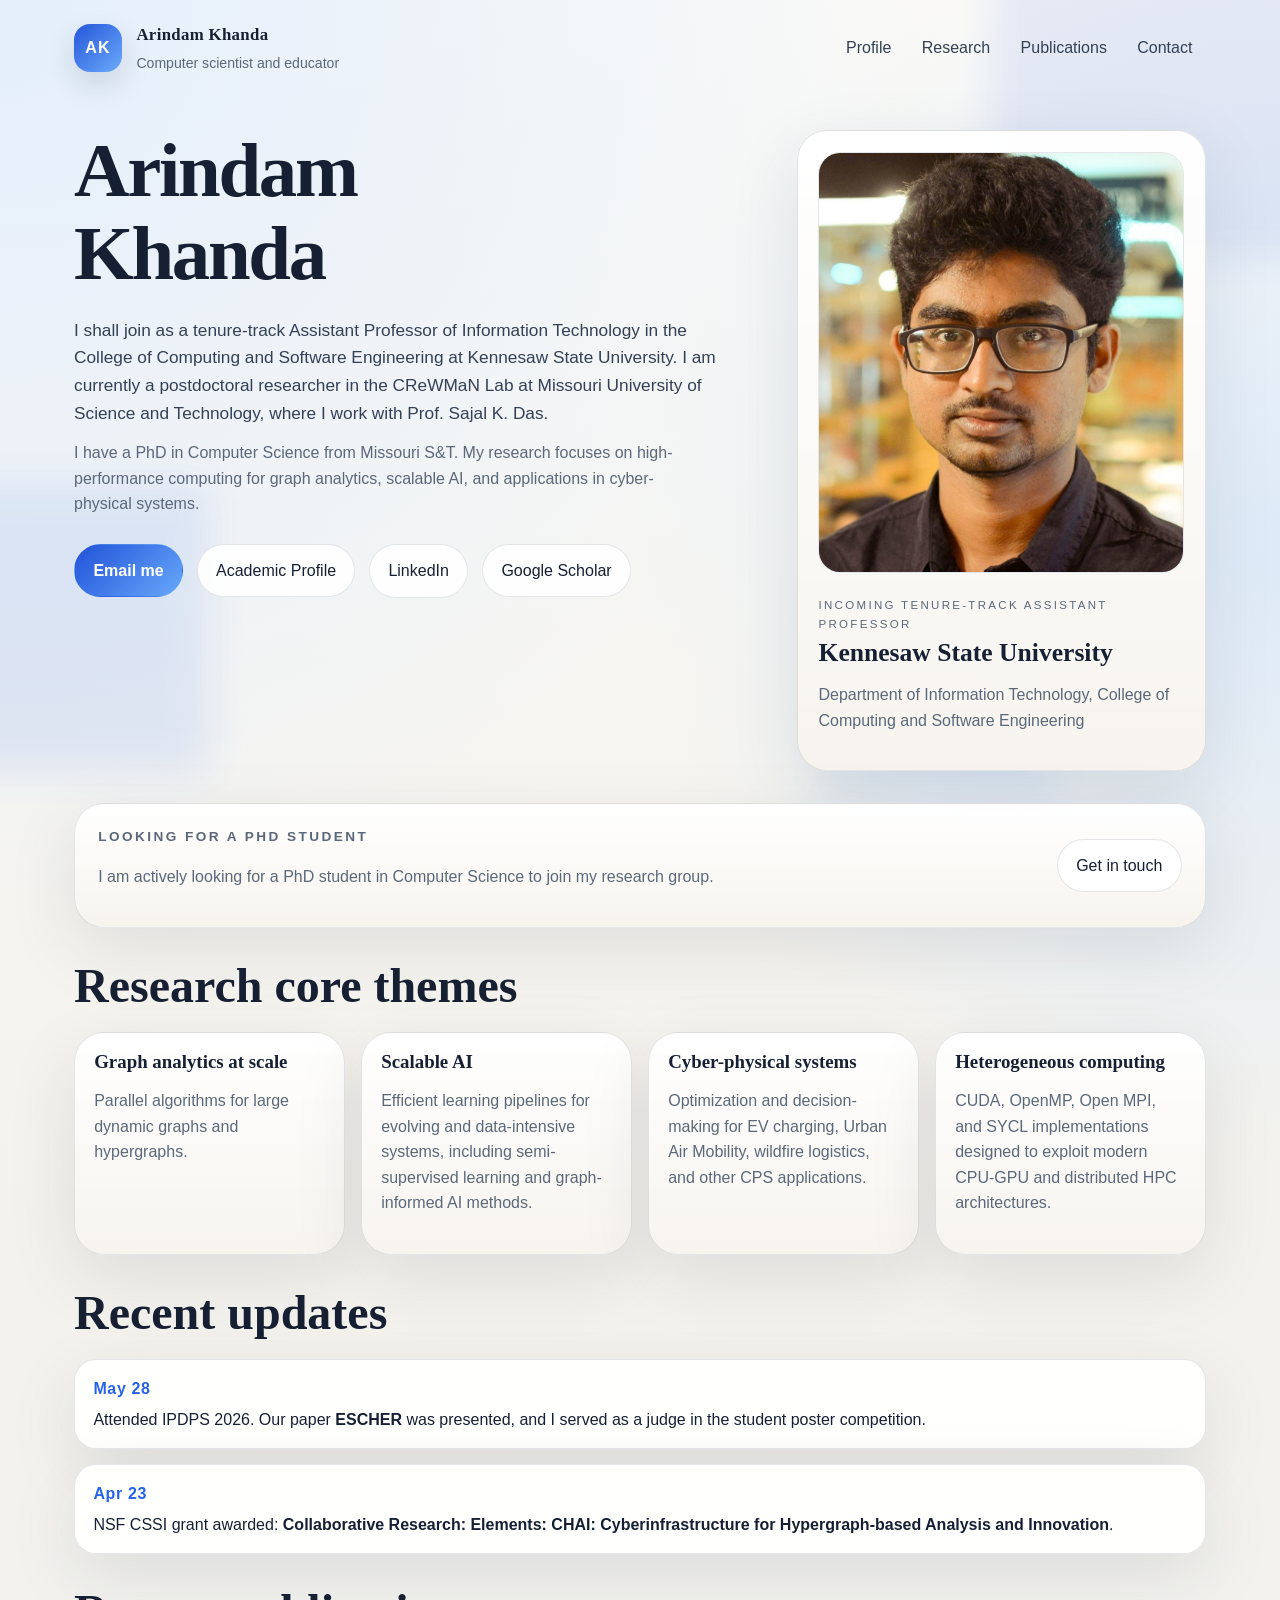
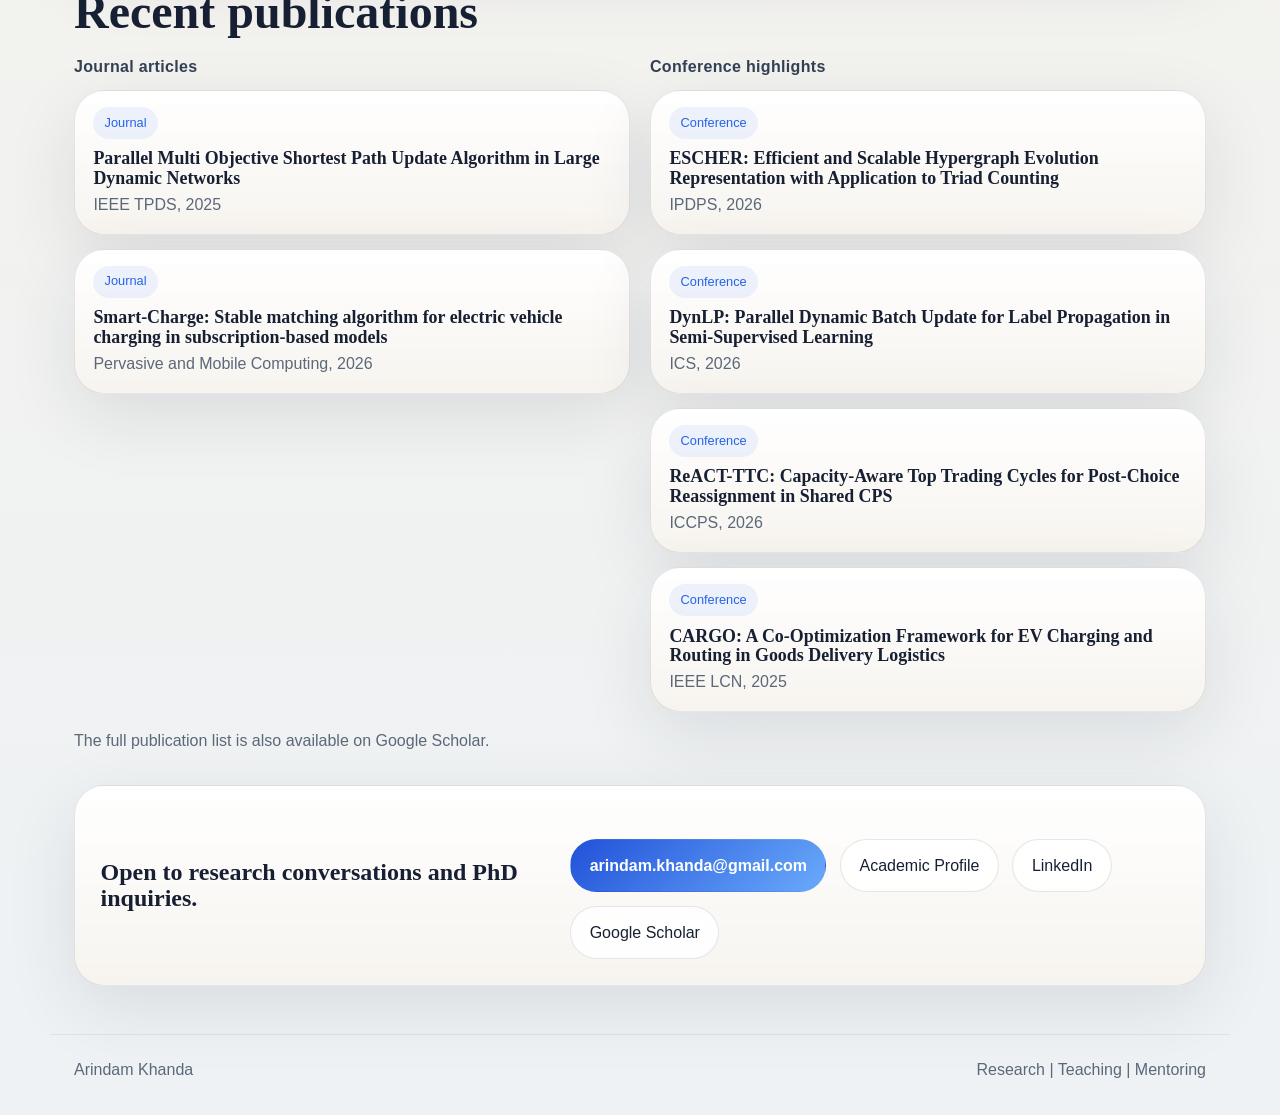
==== index.html @ 8324d85e "Add academic profile page" ====
<!doctype html>
<html lang="en">
  <head>
    <meta charset="utf-8" />
    <meta name="viewport" content="width=device-width, initial-scale=1" />
    <meta
      name="description"
      content="Arindam Khanda - HPC for graph analytics, scalable AI, and cyber-physical systems."
    />
    <meta name="theme-color" content="#f7f5ef" />
    <title>Arindam Khanda | Research, Teaching, and Mentoring</title>
    <link rel="stylesheet" href="styles.css" />
  </head>
  <body>
    <div class="ambient ambient-1"></div>
    <div class="ambient ambient-2"></div>
    <div class="ambient ambient-3"></div>

    <header class="site-header">
      <a class="brand" href="#top">
        <span class="brand-mark">AK</span>
        <span class="brand-text">
          <strong>Arindam Khanda</strong>
          <span>Computer scientist and educator</span>
        </span>
      </a>

      <nav class="nav">
        <a href="./profile.html">Profile</a>
        <a href="#research">Research</a>
        <a href="#publications">Publications</a>
        <a href="#contact">Contact</a>
      </nav>
    </header>

    <main id="top">
      <section class="hero reveal">
        <div class="hero-copy">
          <h1>Arindam Khanda</h1>
          <p class="lede">
            I shall join as a tenure-track Assistant Professor of Information Technology in the College of Computing and
            Software Engineering at Kennesaw State University. I am currently a postdoctoral researcher in the CReWMaN Lab
            at Missouri University of Science and Technology, where I work with Prof. Sajal K. Das.
          </p>
          <p class="lede secondary-lede">
            I have a PhD in Computer Science from Missouri S&amp;T. My research focuses on high-performance computing for
            graph analytics, scalable AI, and applications in cyber-physical systems.
          </p>

          <div class="hero-actions">
            <a class="button primary" href="mailto:arindam.khanda@gmail.com">Email me</a>
            <a class="button" href="./profile.html">Academic Profile</a>
            <a class="button" href="https://www.linkedin.com/in/arindam-khanda-b3753164/" target="_blank" rel="noreferrer">LinkedIn</a>
            <a class="button" href="https://scholar.google.com/citations?user=j4kj0_AAAAAJ&hl=en&oi=ao" target="_blank" rel="noreferrer">Google Scholar</a>
          </div>
        </div>

        <aside class="hero-panel">
          <div class="profile-card">
            <img class="profile-photo" src="./arindam.jpg" alt="Arindam Khanda portrait" />
            <p class="profile-role">Incoming Tenure-Track Assistant Professor</p>
            <h2>Kennesaw State University</h2>
            <p class="profile-copy">
              Department of Information Technology, College of Computing and Software Engineering
            </p>
          </div>

        </aside>
      </section>

      <section class="banner reveal">
        <div>
          <p class="banner-title">Looking for a PhD student</p>
          <p>
            I am actively looking for a PhD student in Computer Science to join my research group.
          </p>
        </div>
        <a class="button secondary" href="#contact">Get in touch</a>
      </section>

      <section id="research" class="section-block reveal">
        <div class="section-heading">
          <h2>Research core themes</h2>
        </div>
        <div class="card-grid">
          <article class="info-card">
            <h3>Graph analytics at scale</h3>
            <p>
              Parallel algorithms for large dynamic graphs and hypergraphs.
            </p>
          </article>
          <article class="info-card">
            <h3>Scalable AI</h3>
            <p>
              Efficient learning pipelines for evolving and data-intensive systems, including semi-supervised learning and
              graph-informed AI methods.
            </p>
          </article>
          <article class="info-card">
            <h3>Cyber-physical systems</h3>
            <p>
              Optimization and decision-making for EV charging, Urban Air Mobility, wildfire logistics, and other CPS
              applications.
            </p>
          </article>
          <article class="info-card">
            <h3>Heterogeneous computing</h3>
            <p>
              CUDA, OpenMP, Open MPI, and SYCL implementations designed to exploit modern CPU-GPU and distributed HPC
              architectures.
            </p>
          </article>
        </div>
      </section>

      <section class="section-block reveal">
        <div class="section-heading">
          <h2>Recent updates</h2>
        </div>
        <div class="timeline">
          <article class="timeline-item">
            <p class="timeline-date">May 28</p>
            <p>
              Attended IPDPS 2026. Our paper <strong>ESCHER</strong> was presented, and I served as a judge in the student
              poster competition.
            </p>
          </article>
          <article class="timeline-item">
            <p class="timeline-date">Apr 23</p>
            <p>
              NSF CSSI grant awarded: <strong>Collaborative Research: Elements: CHAI: Cyberinfrastructure for
              Hypergraph-based Analysis and Innovation</strong>.
            </p>
          </article>
        </div>
      </section>

      <section id="publications" class="section-block reveal">
        <div class="section-heading">
          <h2>Recent publications</h2>
        </div>
        <div class="publication-columns">
          <div>
            <h3 class="subsection-title">Journal articles</h3>
            <div class="publication-list">
              <article class="publication">
                <span class="pub-type">Journal</span>
                <h3>Parallel Multi Objective Shortest Path Update Algorithm in Large Dynamic Networks</h3>
                <p>IEEE TPDS, 2025</p>
              </article>
              <article class="publication">
                <span class="pub-type">Journal</span>
                <h3>Smart-Charge: Stable matching algorithm for electric vehicle charging in subscription-based models</h3>
                <p>Pervasive and Mobile Computing, 2026</p>
              </article>
            </div>
          </div>

          <div>
            <h3 class="subsection-title">Conference highlights</h3>
            <div class="publication-list">
              <article class="publication">
                <span class="pub-type">Conference</span>
                <h3>ESCHER: Efficient and Scalable Hypergraph Evolution Representation with Application to Triad Counting</h3>
                <p>IPDPS, 2026</p>
              </article>
              <article class="publication">
                <span class="pub-type">Conference</span>
                <h3>DynLP: Parallel Dynamic Batch Update for Label Propagation in Semi-Supervised Learning</h3>
                <p>ICS, 2026</p>
              </article>
              <article class="publication">
                <span class="pub-type">Conference</span>
                <h3>ReACT-TTC: Capacity-Aware Top Trading Cycles for Post-Choice Reassignment in Shared CPS</h3>
                <p>ICCPS, 2026</p>
              </article>
              <article class="publication">
                <span class="pub-type">Conference</span>
                <h3>CARGO: A Co-Optimization Framework for EV Charging and Routing in Goods Delivery Logistics</h3>
                <p>IEEE LCN, 2025</p>
              </article>
            </div>
          </div>
        </div>
        <p class="publication-footnote">
          The full publication list is also available on Google Scholar.
        </p>
      </section>

      <section id="contact" class="contact reveal">
        <div>
          <h2>Open to research conversations and PhD inquiries.</h2>
        </div>
        <div class="contact-actions">
          <a class="button primary" href="mailto:arindam.khanda@gmail.com">arindam.khanda@gmail.com</a>
          <a class="button" href="./profile.html">Academic Profile</a>
          <a class="button" href="https://www.linkedin.com/in/arindam-khanda-b3753164/" target="_blank" rel="noreferrer">LinkedIn</a>
          <a class="button" href="https://scholar.google.com/citations?user=j4kj0_AAAAAJ&hl=en&oi=ao" target="_blank" rel="noreferrer">Google Scholar</a>
        </div>
      </section>
    </main>

    <footer class="site-footer">
      <p>Arindam Khanda</p>
      <p>Research | Teaching | Mentoring</p>
    </footer>

    <script src="script.js"></script>
  </body>
</html>
---- styles.css ----
:root {
  color-scheme: light;
  --bg: #f7f5ef;
  --text: #172033;
  --muted: #5c6879;
  --muted-strong: #344155;
  --line: rgba(35, 52, 74, 0.12);
  --accent: #1d4ed8;
  --accent-2: #2563eb;
  --accent-soft: rgba(37, 99, 235, 0.12);
  --shadow: 0 22px 70px rgba(30, 41, 59, 0.1);
  --radius-xl: 30px;
  --radius-lg: 22px;
  --radius-md: 16px;
  --max-width: 1180px;
}

* {
  box-sizing: border-box;
}

html {
  scroll-behavior: smooth;
}

body {
  margin: 0;
  min-height: 100vh;
  background:
    radial-gradient(circle at top left, rgba(219, 234, 254, 0.72), transparent 32%),
    radial-gradient(circle at right 20%, rgba(191, 219, 254, 0.46), transparent 26%),
    linear-gradient(180deg, #fbfaf7 0%, #f4f2ed 46%, #eef2f5 100%);
  color: var(--text);
  font-family: "Aptos", "Avenir Next", "Segoe UI", sans-serif;
  line-height: 1.6;
  overflow-x: hidden;
}

a {
  color: inherit;
  text-decoration: none;
}

.ambient {
  position: fixed;
  inset: auto;
  pointer-events: none;
  filter: blur(20px);
  opacity: 0.7;
  z-index: 0;
}

.ambient-1 {
  width: 22rem;
  height: 22rem;
  top: -6rem;
  right: -4rem;
  background: rgba(29, 78, 216, 0.12);
}

.ambient-2 {
  width: 18rem;
  height: 18rem;
  bottom: 8rem;
  left: -5rem;
  background: rgba(37, 99, 235, 0.14);
}

.ambient-3 {
  width: 14rem;
  height: 14rem;
  top: 36rem;
  right: 18%;
  background: rgba(96, 165, 250, 0.14);
}

.site-header,
main,
.site-footer {
  position: relative;
  z-index: 1;
}

.site-header {
  max-width: var(--max-width);
  margin: 0 auto;
  padding: 1.4rem 1.5rem 0.5rem;
  display: flex;
  align-items: center;
  justify-content: space-between;
  gap: 1rem;
}

.brand {
  display: flex;
  align-items: center;
  gap: 0.9rem;
}

.brand-mark {
  width: 3rem;
  height: 3rem;
  border-radius: 1rem;
  display: grid;
  place-items: center;
  background: linear-gradient(135deg, rgba(29, 78, 216, 0.96), rgba(96, 165, 250, 0.92));
  color: #ffffff;
  font-weight: 800;
  letter-spacing: 0.08em;
  box-shadow: 0 12px 30px rgba(30, 41, 59, 0.14);
}

.brand-text {
  display: flex;
  flex-direction: column;
  gap: 0.15rem;
}

.brand-text strong {
  font-family: "Iowan Old Style", "Palatino Linotype", "Book Antiqua", serif;
  font-size: 1.05rem;
  letter-spacing: 0.02em;
}

.brand-text span {
  color: var(--muted);
  font-size: 0.88rem;
}

.nav {
  display: flex;
  flex-wrap: wrap;
  justify-content: flex-end;
  gap: 0.2rem;
}

.nav a {
  color: var(--muted-strong);
  padding: 0.6rem 0.85rem;
  border-radius: 999px;
  transition: background 180ms ease, color 180ms ease, transform 180ms ease;
}

.nav a:hover {
  color: var(--text);
  background: rgba(37, 99, 235, 0.08);
  transform: translateY(-1px);
}

main {
  max-width: var(--max-width);
  margin: 0 auto;
  padding: 0 1.5rem 3rem;
}

.hero {
  display: grid;
  grid-template-columns: minmax(0, 1.35fr) minmax(320px, 0.8fr);
  gap: 2rem;
  align-items: stretch;
  padding: 3rem 0 1.5rem;
}

.profile-hero {
  padding: 3rem 0 1rem;
}

.profile-hero h1 {
  max-width: none;
}

.hero-copy,
.hero-panel,
.banner,
.content-grid,
.section-block,
.contact {
  animation: fade-up 700ms ease both;
}

h1,
h2,
h3 {
  margin: 0;
  line-height: 1.08;
  font-family: "Iowan Old Style", "Palatino Linotype", "Book Antiqua", serif;
}

h1 {
  font-size: clamp(3rem, 6vw, 5.4rem);
  max-width: 12ch;
  letter-spacing: -0.03em;
}

.lede {
  max-width: 68ch;
  margin: 1.3rem 0 0;
  color: var(--muted-strong);
  font-size: 1.08rem;
}

.secondary-lede {
  margin-top: 0.8rem;
  font-size: 1rem;
  color: var(--muted);
}

.hero-actions,
.contact-actions {
  display: flex;
  flex-wrap: wrap;
  gap: 0.85rem;
  margin-top: 1.7rem;
}

.button {
  display: inline-flex;
  align-items: center;
  justify-content: center;
  min-height: 3rem;
  padding: 0.8rem 1.15rem;
  border: 1px solid var(--line);
  border-radius: 999px;
  background: rgba(255, 255, 255, 0.9);
  color: var(--text);
  transition: transform 180ms ease, border-color 180ms ease, background 180ms ease;
  backdrop-filter: blur(12px);
}

.button:hover {
  transform: translateY(-2px);
  border-color: rgba(37, 99, 235, 0.35);
  background: rgba(255, 255, 255, 1);
}

.button.primary {
  background: linear-gradient(135deg, rgba(29, 78, 216, 0.98), rgba(96, 165, 250, 0.94));
  color: #ffffff;
  border-color: transparent;
  font-weight: 700;
}

.button.secondary {
  background: rgba(255, 255, 255, 0.94);
}

.hero-panel {
  display: grid;
  gap: 1rem;
  align-content: start;
}

.profile-card,
.banner,
.info-card,
.publication,
.contact {
  border: 1px solid var(--line);
  border-radius: var(--radius-xl);
  background: linear-gradient(180deg, rgba(255, 255, 255, 0.96), rgba(247, 244, 239, 0.98));
  box-shadow: var(--shadow);
  backdrop-filter: blur(18px);
}

.profile-card {
  padding: 1.3rem;
}

.profile-photo {
  width: 100%;
  aspect-ratio: 4 / 4.6;
  object-fit: cover;
  object-position: center top;
  border-radius: 22px;
  border: 1px solid rgba(35, 52, 74, 0.12);
  margin-bottom: 1rem;
  background: rgba(255, 255, 255, 0.9);
}

.profile-role,
.profile-copy,
.banner p,
.info-card p,
.publication p,
.contact p {
  color: var(--muted);
}

.profile-role {
  margin: 0 0 0.35rem;
  text-transform: uppercase;
  letter-spacing: 0.2em;
  font-size: 0.72rem;
}

.profile-card h2 {
  font-size: 1.6rem;
  margin-bottom: 0.6rem;
}

.pub-type {
  display: inline-flex;
  align-items: center;
  min-height: 2rem;
  padding: 0.25rem 0.7rem;
  border-radius: 999px;
  background: rgba(37, 99, 235, 0.08);
  color: var(--accent-2);
  font-size: 0.8rem;
}

.banner-title {
  margin: 0 0 0.45rem;
  font-size: 0.85rem;
  text-transform: uppercase;
  letter-spacing: 0.18em;
  color: var(--accent);
  font-weight: 800;
}

.banner {
  margin-top: 0.5rem;
  padding: 1.35rem 1.45rem;
  display: flex;
  align-items: center;
  justify-content: space-between;
  gap: 1rem;
}

.content-grid,
.section-block {
  margin-top: 2rem;
}

.content-grid {
  display: grid;
  grid-template-columns: minmax(250px, 0.85fr) minmax(0, 1.15fr);
  gap: 1.5rem;
  align-items: start;
}

.section-heading {
  margin-bottom: 1.25rem;
}

.section-heading h2 {
  font-size: clamp(2rem, 4vw, 3rem);
  max-width: 24ch;
}

.prose {
  padding: 1.2rem 1.35rem;
  border-radius: var(--radius-xl);
  border: 1px solid var(--line);
  background: rgba(255, 255, 255, 0.94);
}

.prose p:first-child {
  margin-top: 0;
}

.card-grid {
  display: grid;
  grid-template-columns: repeat(4, minmax(0, 1fr));
  gap: 1rem;
}

.info-card {
  padding: 1.2rem 1.2rem 1.35rem;
}

.info-card h3,
.publication h3 {
  font-size: 1.18rem;
  margin-bottom: 0.6rem;
}

.publication-list {
  display: grid;
  gap: 0.9rem;
}

.publication-columns {
  display: grid;
  grid-template-columns: repeat(2, minmax(0, 1fr));
  gap: 1.25rem;
  align-items: start;
}

.subsection-title {
  margin: 0 0 0.9rem;
  font-family: "Aptos", "Avenir Next", "Segoe UI", sans-serif;
  font-size: 1rem;
  font-weight: 700;
  color: var(--muted-strong);
  letter-spacing: 0.02em;
}

.publication {
  padding: 1rem 1.15rem;
}

.publication h3 {
  margin: 0.65rem 0 0.25rem;
  font-size: 1.12rem;
  max-width: 60ch;
}

.publication p {
  margin: 0;
}

.publication-footnote {
  margin-top: 1rem;
  color: var(--muted);
}

.timeline {
  display: grid;
  gap: 0.9rem;
}

.timeline-item {
  padding: 1rem 1.15rem;
  border: 1px solid var(--line);
  border-radius: var(--radius-lg);
  background: rgba(255, 255, 255, 0.94);
  box-shadow: var(--shadow);
}

.timeline-date {
  margin: 0 0 0.35rem;
  color: var(--accent-2);
  font-weight: 800;
  letter-spacing: 0.04em;
}

.timeline-item p:last-child {
  margin: 0;
}

.feature-list {
  display: grid;
  gap: 0.75rem;
  margin: 0;
  padding: 0;
  list-style: none;
}

.feature-list li {
  padding: 0.95rem 1.1rem;
  border: 1px solid var(--line);
  border-radius: var(--radius-md);
  background: rgba(255, 255, 255, 0.94);
  color: var(--muted-strong);
  box-shadow: var(--shadow);
}

.feature-list strong,
.feature-list span {
  display: block;
}

.feature-list span {
  margin-top: 0.2rem;
  color: var(--muted);
}

.contact {
  margin-top: 2rem;
  padding: 1.6rem;
  display: flex;
  align-items: center;
  justify-content: space-between;
  gap: 1.25rem;
}

.site-footer {
  max-width: var(--max-width);
  margin: 0 auto;
  padding: 1.4rem 1.5rem 2rem;
  color: var(--muted);
  display: flex;
  justify-content: space-between;
  gap: 1rem;
  border-top: 1px solid rgba(35, 52, 74, 0.08);
}

.site-footer p {
  margin: 0;
}

.reveal {
  opacity: 0;
  transform: translateY(16px);
}

.reveal.is-visible {
  opacity: 1;
  transform: translateY(0);
  transition: opacity 700ms ease, transform 700ms ease;
}

@keyframes fade-up {
  from {
    opacity: 0;
    transform: translateY(18px);
  }
  to {
    opacity: 1;
    transform: translateY(0);
  }
}

@media (max-width: 1060px) {
  .hero,
  .content-grid,
  .contact,
  .banner {
    grid-template-columns: 1fr;
  }

  .hero {
    grid-template-columns: 1fr;
  }

  .card-grid {
    grid-template-columns: repeat(2, minmax(0, 1fr));
  }

  .publication-columns {
    grid-template-columns: 1fr;
  }

  .contact,
  .banner {
    display: grid;
  }
}

@media (max-width: 700px) {
  .site-header {
    flex-direction: column;
    align-items: flex-start;
  }

  .nav {
    justify-content: flex-start;
  }

  main {
    padding-inline: 1rem;
  }

  .hero {
    padding-top: 2rem;
  }

  h1 {
    font-size: clamp(2.4rem, 12vw, 4rem);
  }

  .card-grid,
  .publication-columns {
    grid-template-columns: 1fr;
  }

  .site-footer {
    flex-direction: column;
  }
}
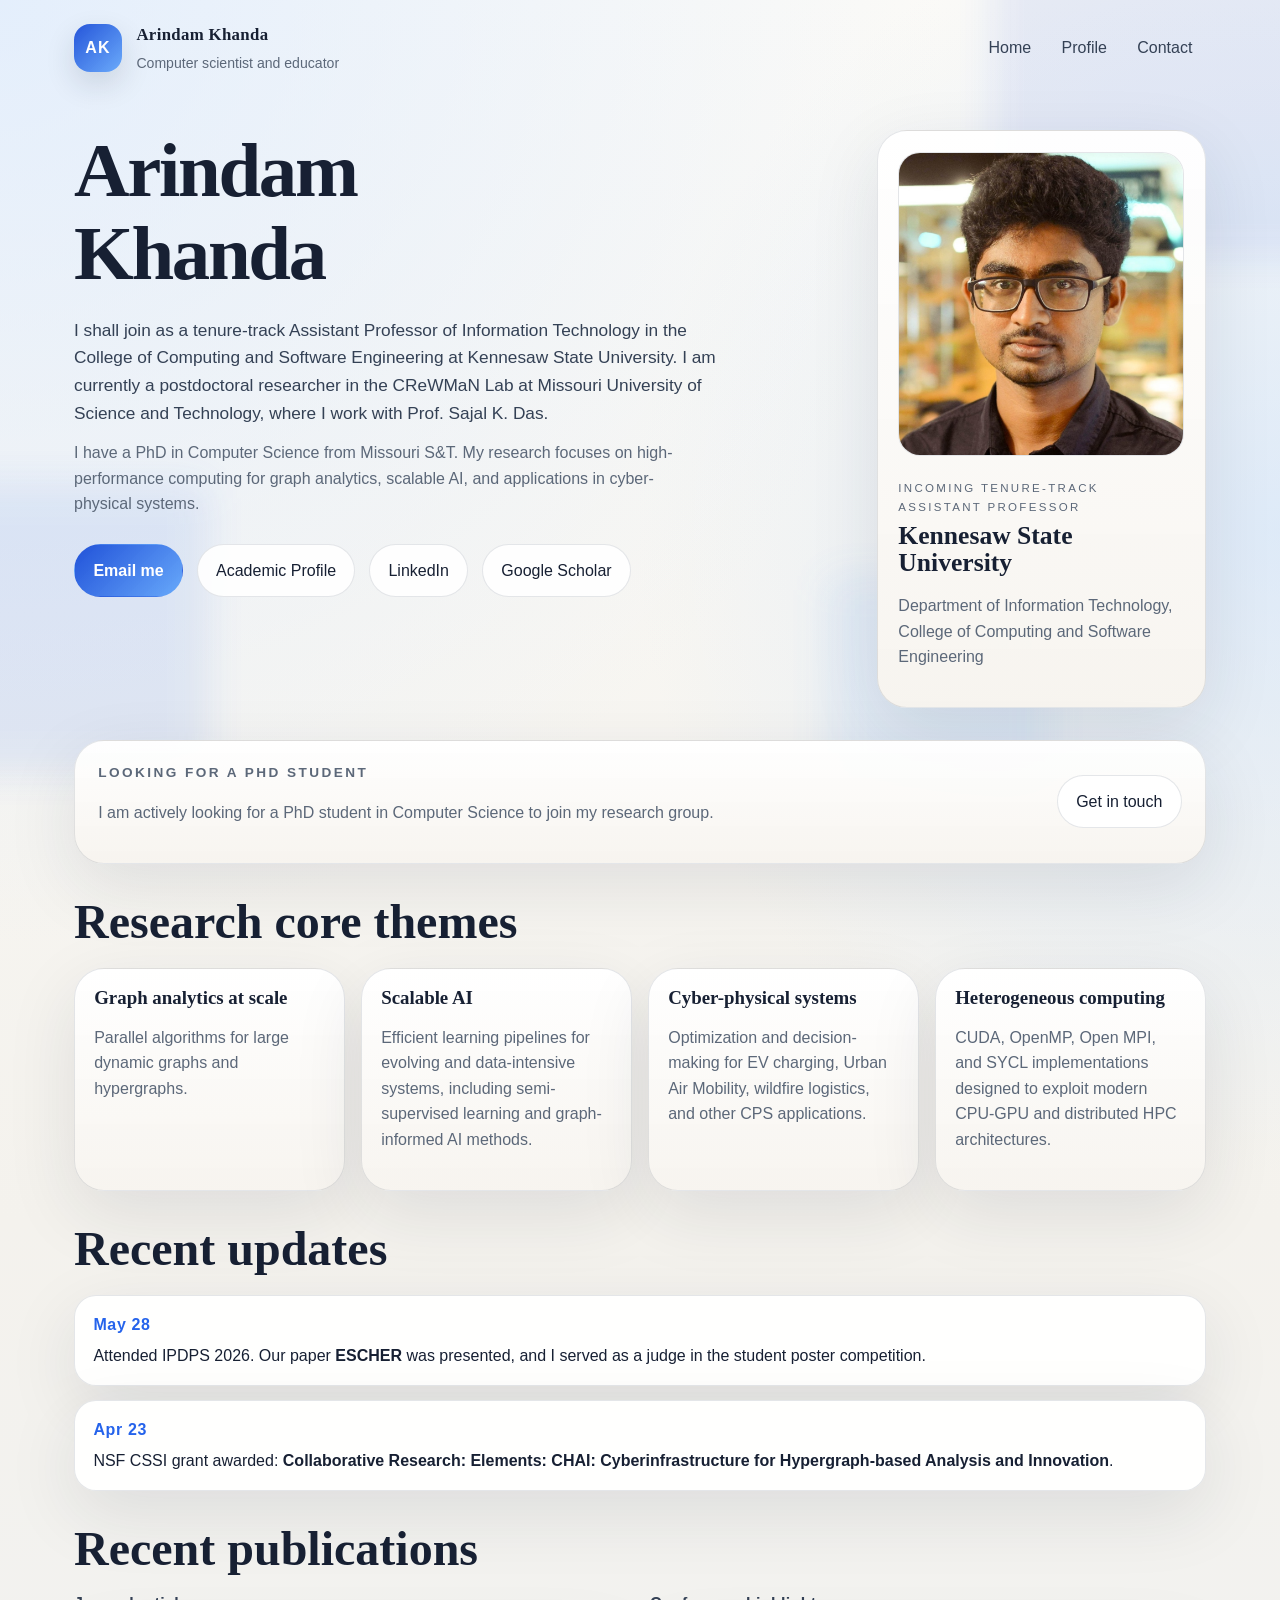
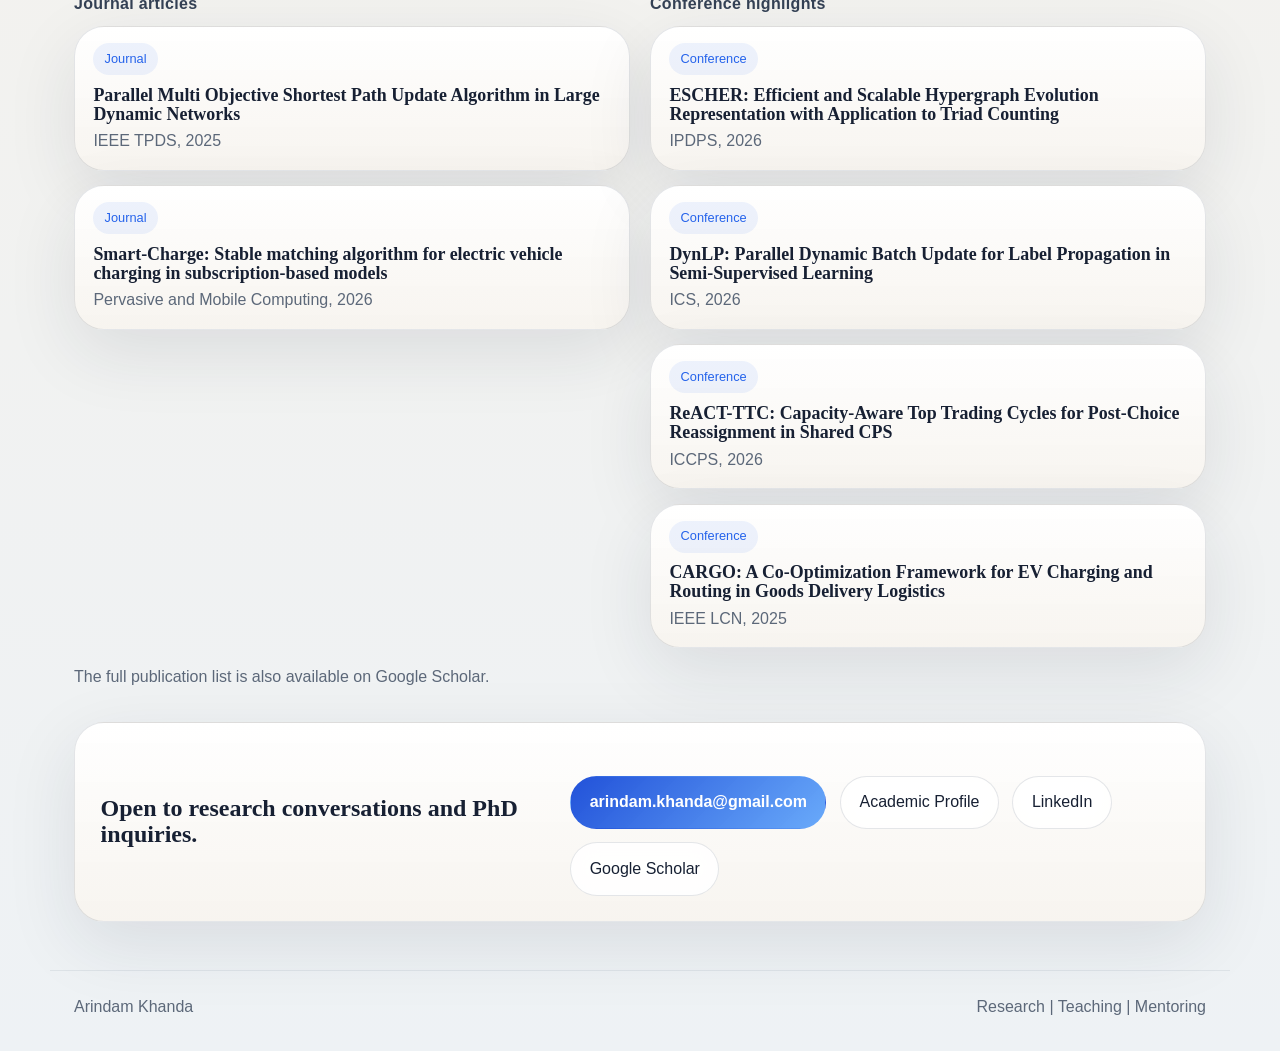
==== commit 8f4b8e9c: "Simplify nav and resize profile photo" ====
--- a/index.html
+++ b/index.html
@@ -26,10 +26,9 @@
       </a>
 
       <nav class="nav">
+        <a href="./index.html">Home</a>
         <a href="./profile.html">Profile</a>
-        <a href="#research">Research</a>
-        <a href="#publications">Publications</a>
-        <a href="#contact">Contact</a>
+        <a href="./index.html#contact">Contact</a>
       </nav>
     </header>
 
--- a/styles.css
+++ b/styles.css
@@ -155,7 +155,7 @@
 
 .hero {
   display: grid;
-  grid-template-columns: minmax(0, 1.35fr) minmax(320px, 0.8fr);
+  grid-template-columns: minmax(0, 1.45fr) minmax(260px, 0.62fr);
   gap: 2rem;
   align-items: stretch;
   padding: 3rem 0 1.5rem;
@@ -268,7 +268,7 @@
 
 .profile-photo {
   width: 100%;
-  aspect-ratio: 4 / 4.6;
+  aspect-ratio: 4 / 4.25;
   object-fit: cover;
   object-position: center top;
   border-radius: 22px;
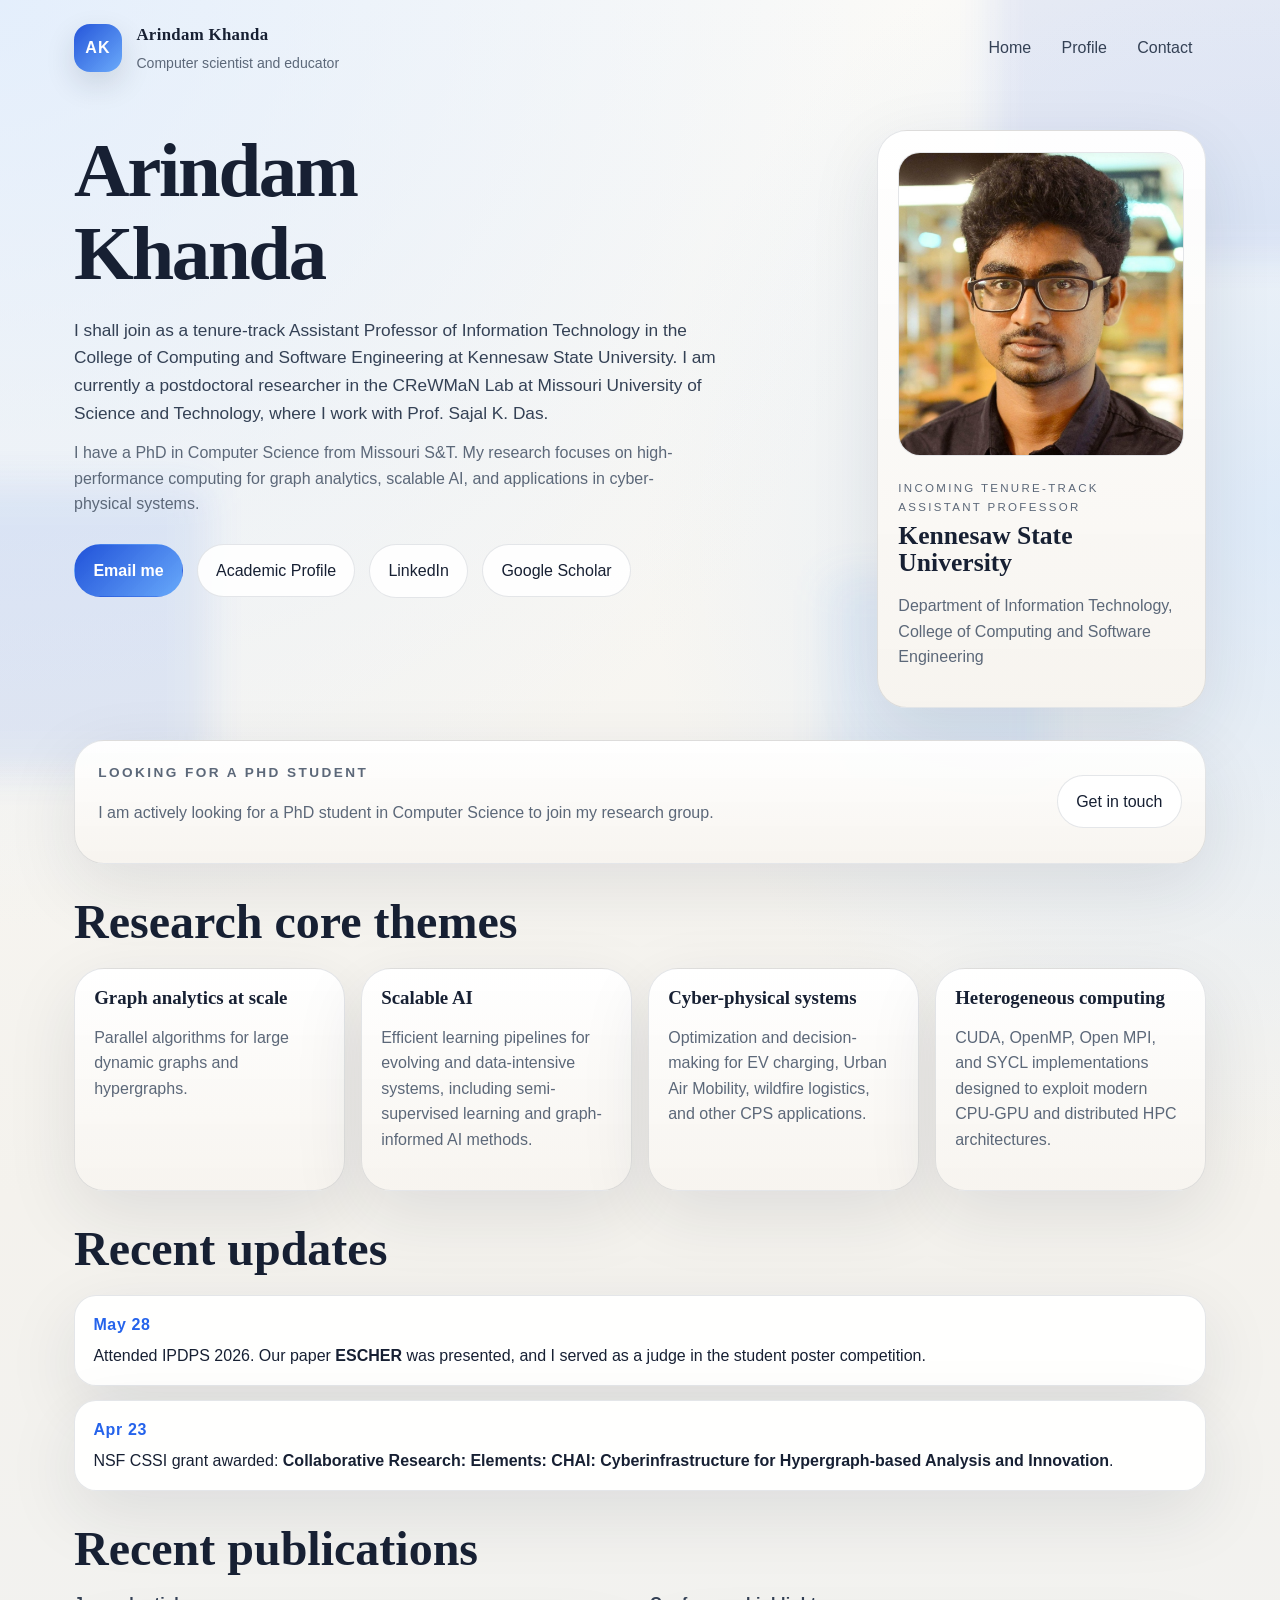
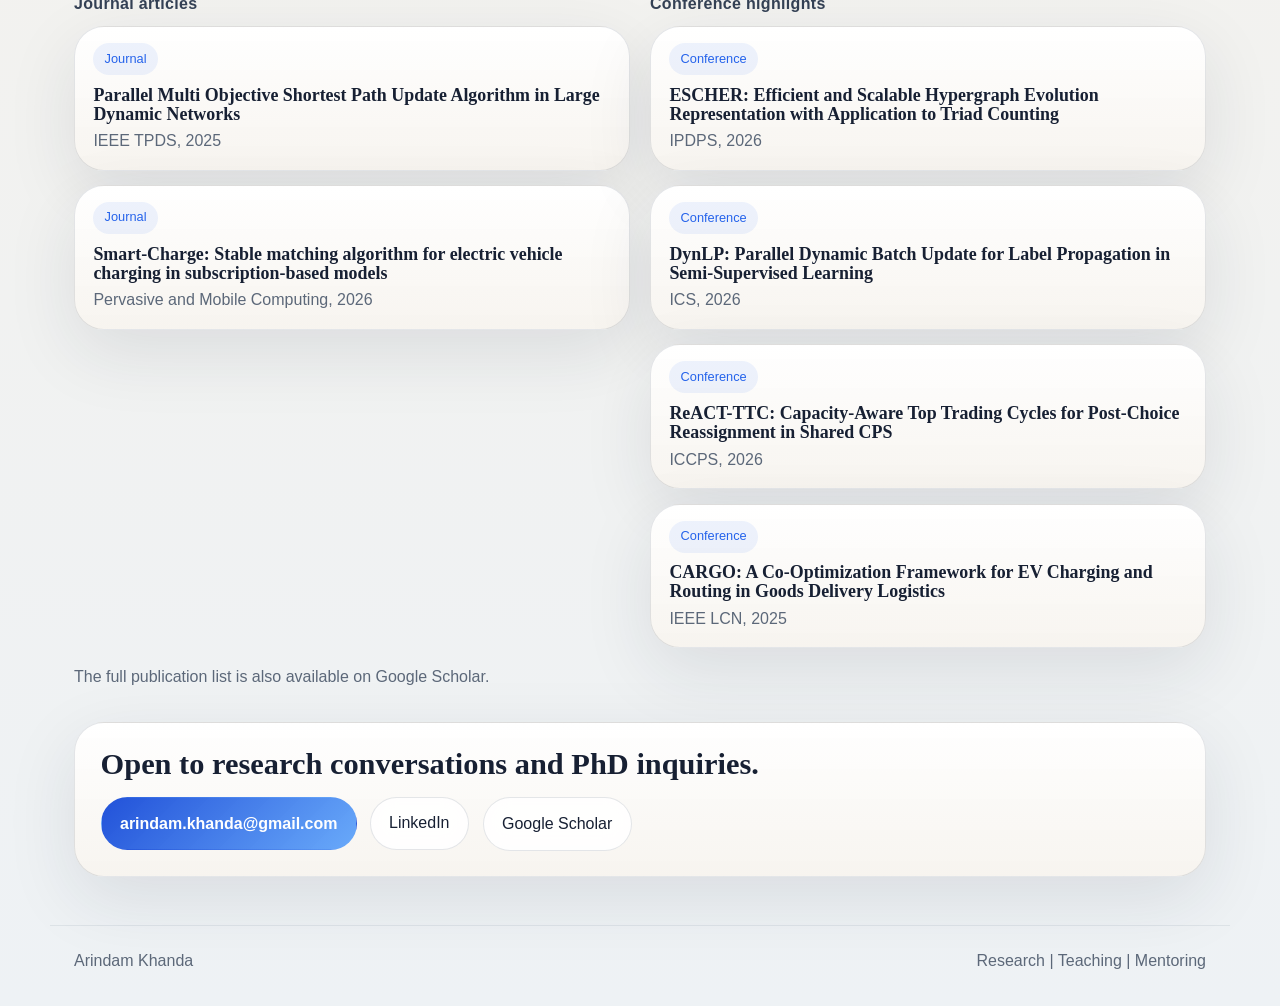
==== commit 80a1435b: "Remove profile link from contact" ====
--- a/index.html
+++ b/index.html
@@ -192,7 +192,6 @@
         </div>
         <div class="contact-actions">
           <a class="button primary" href="mailto:arindam.khanda@gmail.com">arindam.khanda@gmail.com</a>
-          <a class="button" href="./profile.html">Academic Profile</a>
           <a class="button" href="https://www.linkedin.com/in/arindam-khanda-b3753164/" target="_blank" rel="noreferrer">LinkedIn</a>
           <a class="button" href="https://scholar.google.com/citations?user=j4kj0_AAAAAJ&hl=en&oi=ao" target="_blank" rel="noreferrer">Google Scholar</a>
         </div>
--- a/styles.css
+++ b/styles.css
@@ -469,10 +469,22 @@
 .contact {
   margin-top: 2rem;
   padding: 1.6rem;
-  display: flex;
-  align-items: center;
-  justify-content: space-between;
+  display: block;
   gap: 1.25rem;
+}
+
+.contact h2 {
+  font-size: 1.9rem;
+  white-space: nowrap;
+}
+
+.contact-actions {
+  flex-wrap: nowrap;
+  margin-top: 1rem;
+}
+
+.contact-actions .button {
+  white-space: nowrap;
 }
 
 .site-footer {
@@ -536,6 +548,10 @@
   .banner {
     display: grid;
   }
+
+  .contact {
+    display: block;
+  }
 }
 
 @media (max-width: 700px) {
@@ -565,6 +581,14 @@
     grid-template-columns: 1fr;
   }
 
+  .contact h2 {
+    white-space: normal;
+  }
+
+  .contact-actions {
+    flex-wrap: wrap;
+  }
+
   .site-footer {
     flex-direction: column;
   }
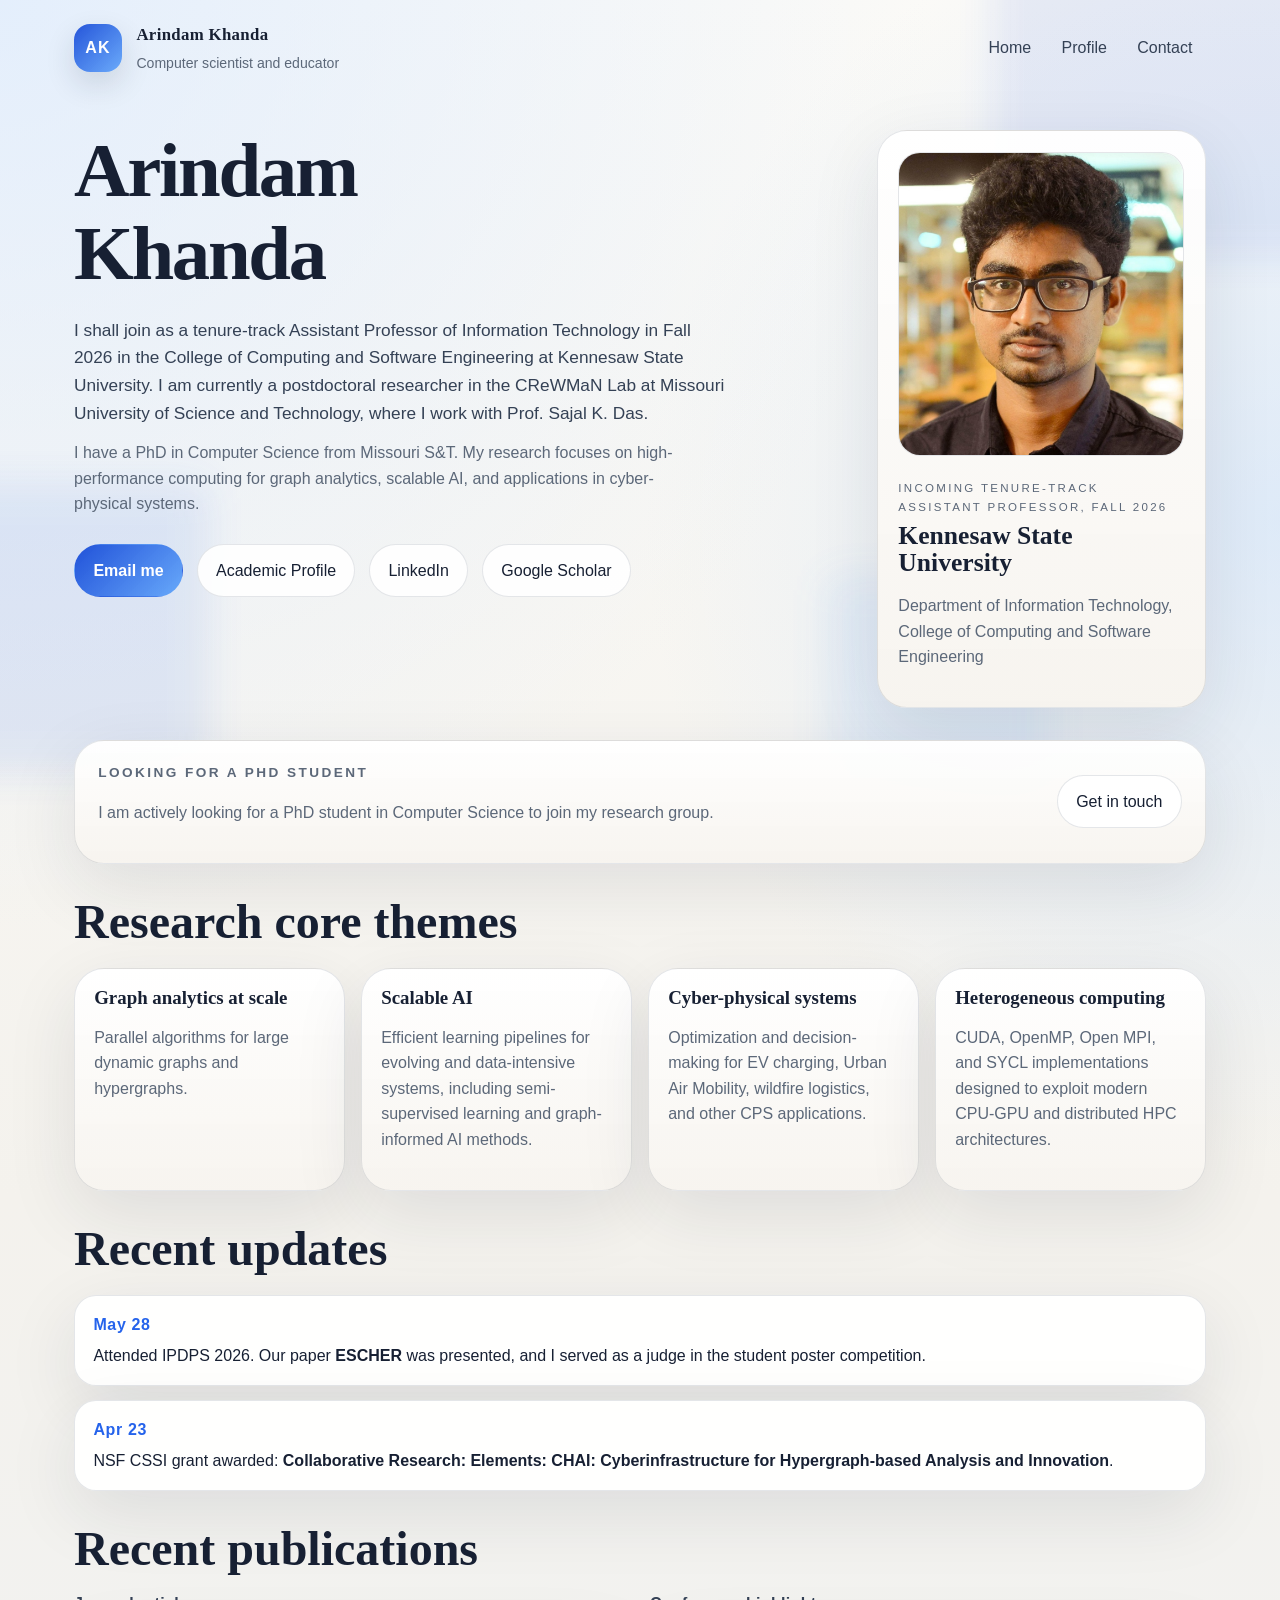
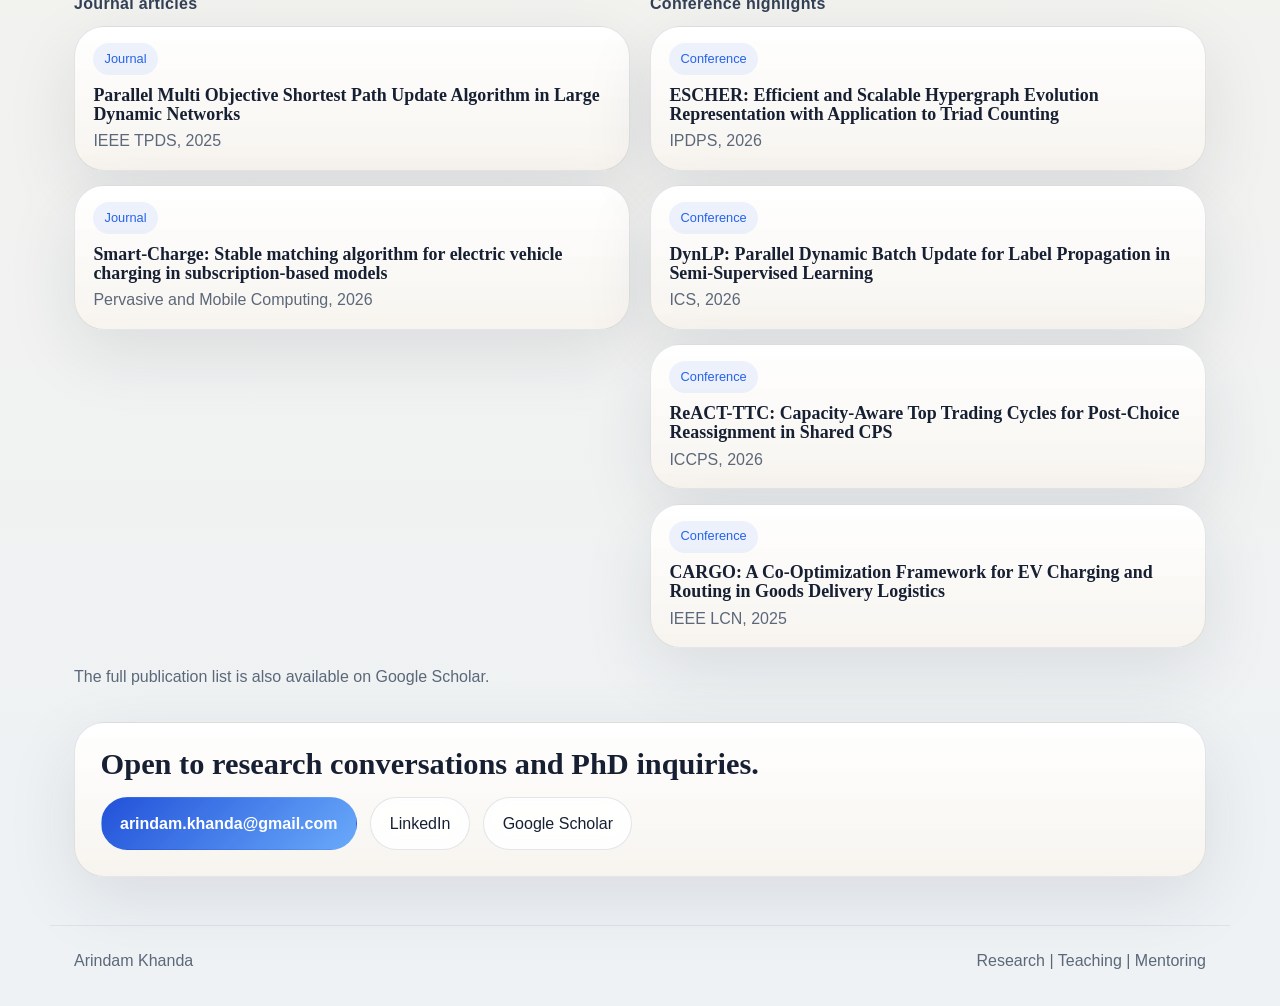
==== commit a5413a76: "Clarify Fall 2026 appointment" ====
--- a/index.html
+++ b/index.html
@@ -37,9 +37,9 @@
         <div class="hero-copy">
           <h1>Arindam Khanda</h1>
           <p class="lede">
-            I shall join as a tenure-track Assistant Professor of Information Technology in the College of Computing and
-            Software Engineering at Kennesaw State University. I am currently a postdoctoral researcher in the CReWMaN Lab
-            at Missouri University of Science and Technology, where I work with Prof. Sajal K. Das.
+            I shall join as a tenure-track Assistant Professor of Information Technology in Fall 2026 in the College of
+            Computing and Software Engineering at Kennesaw State University. I am currently a postdoctoral researcher in
+            the CReWMaN Lab at Missouri University of Science and Technology, where I work with Prof. Sajal K. Das.
           </p>
           <p class="lede secondary-lede">
             I have a PhD in Computer Science from Missouri S&amp;T. My research focuses on high-performance computing for
@@ -57,7 +57,7 @@
         <aside class="hero-panel">
           <div class="profile-card">
             <img class="profile-photo" src="./arindam.jpg" alt="Arindam Khanda portrait" />
-            <p class="profile-role">Incoming Tenure-Track Assistant Professor</p>
+            <p class="profile-role">Incoming Tenure-Track Assistant Professor, Fall 2026</p>
             <h2>Kennesaw State University</h2>
             <p class="profile-copy">
               Department of Information Technology, College of Computing and Software Engineering
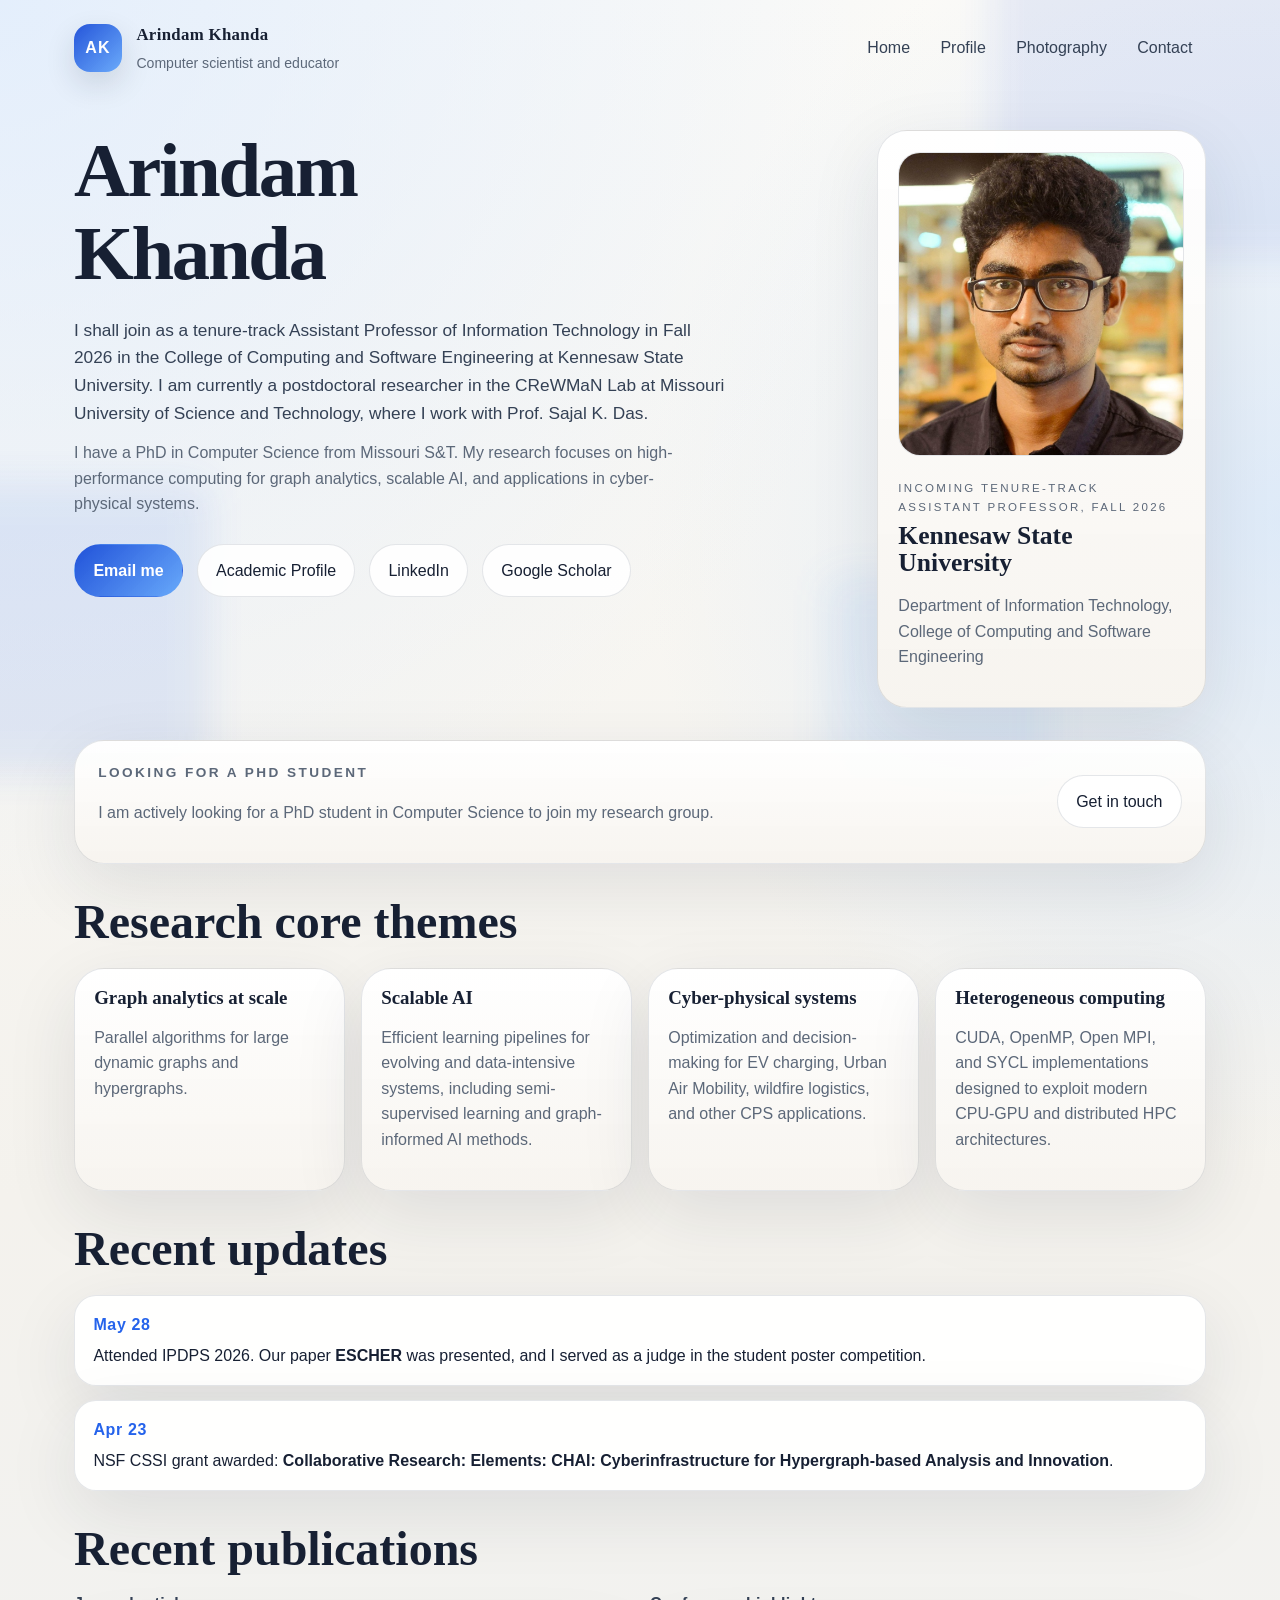
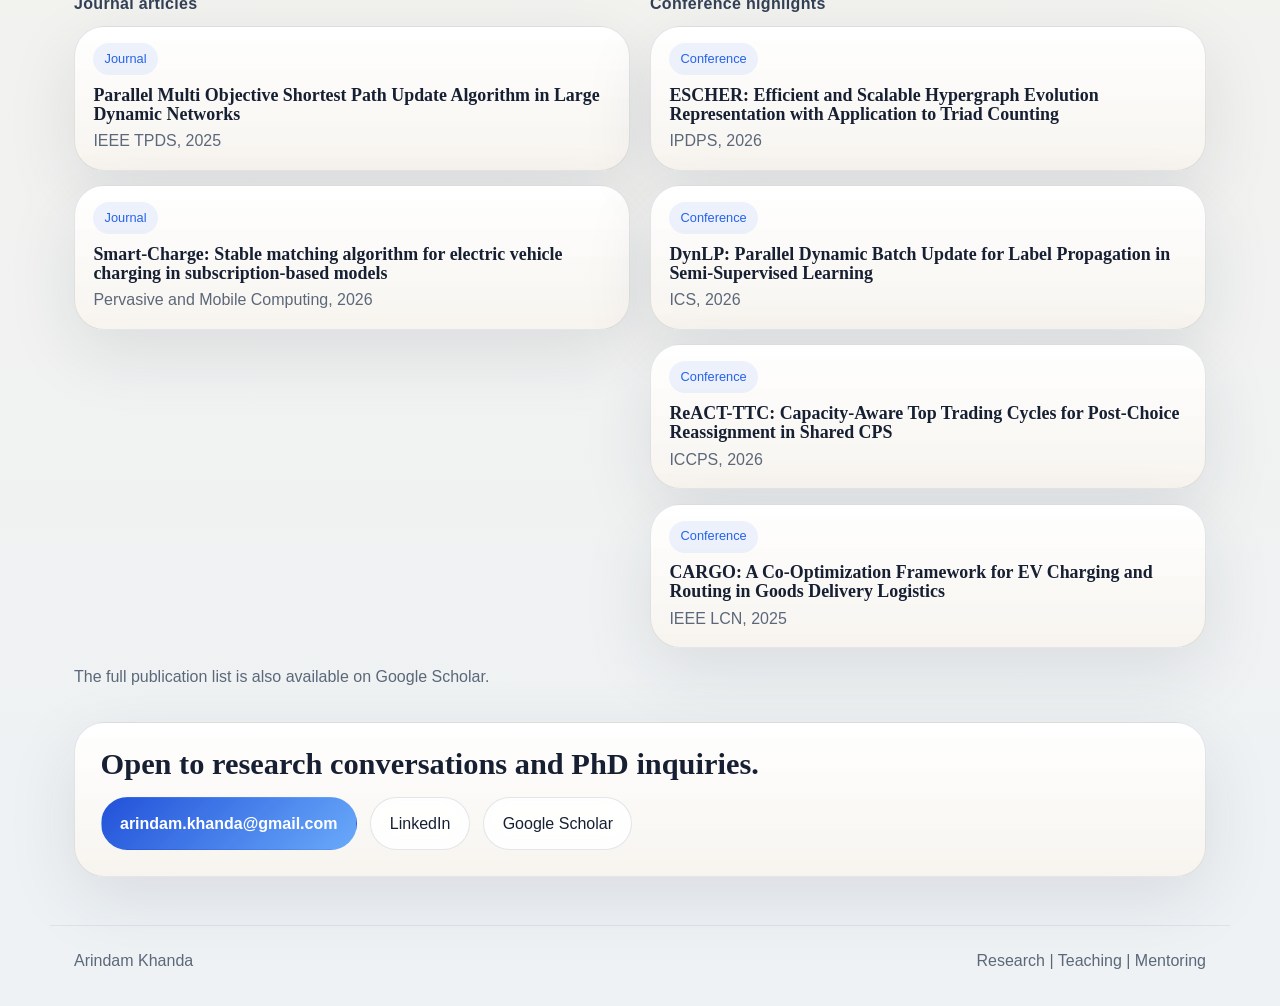
==== commit 19656dce: "Add photography page" ====
--- a/index.html
+++ b/index.html
@@ -28,6 +28,7 @@
       <nav class="nav">
         <a href="./index.html">Home</a>
         <a href="./profile.html">Profile</a>
+        <a href="./photography.html">Photography</a>
         <a href="./index.html#contact">Contact</a>
       </nav>
     </header>
--- a/styles.css
+++ b/styles.css
@@ -487,6 +487,34 @@
   white-space: nowrap;
 }
 
+.photo-gallery {
+  column-count: 3;
+  column-gap: 1rem;
+  margin-top: 2rem;
+}
+
+.photo-gallery figure {
+  display: inline-block;
+  width: 100%;
+  margin: 0 0 1rem;
+  overflow: hidden;
+  border: 1px solid var(--line);
+  border-radius: var(--radius-lg);
+  background: rgba(255, 255, 255, 0.94);
+  box-shadow: var(--shadow);
+}
+
+.photo-gallery img {
+  display: block;
+  width: 100%;
+  height: auto;
+  transition: transform 260ms ease;
+}
+
+.photo-gallery figure:hover img {
+  transform: scale(1.025);
+}
+
 .site-footer {
   max-width: var(--max-width);
   margin: 0 auto;
@@ -581,6 +609,10 @@
     grid-template-columns: 1fr;
   }
 
+  .photo-gallery {
+    column-count: 2;
+  }
+
   .contact h2 {
     white-space: normal;
   }
@@ -593,3 +625,9 @@
     flex-direction: column;
   }
 }
+
+@media (max-width: 520px) {
+  .photo-gallery {
+    column-count: 1;
+  }
+}
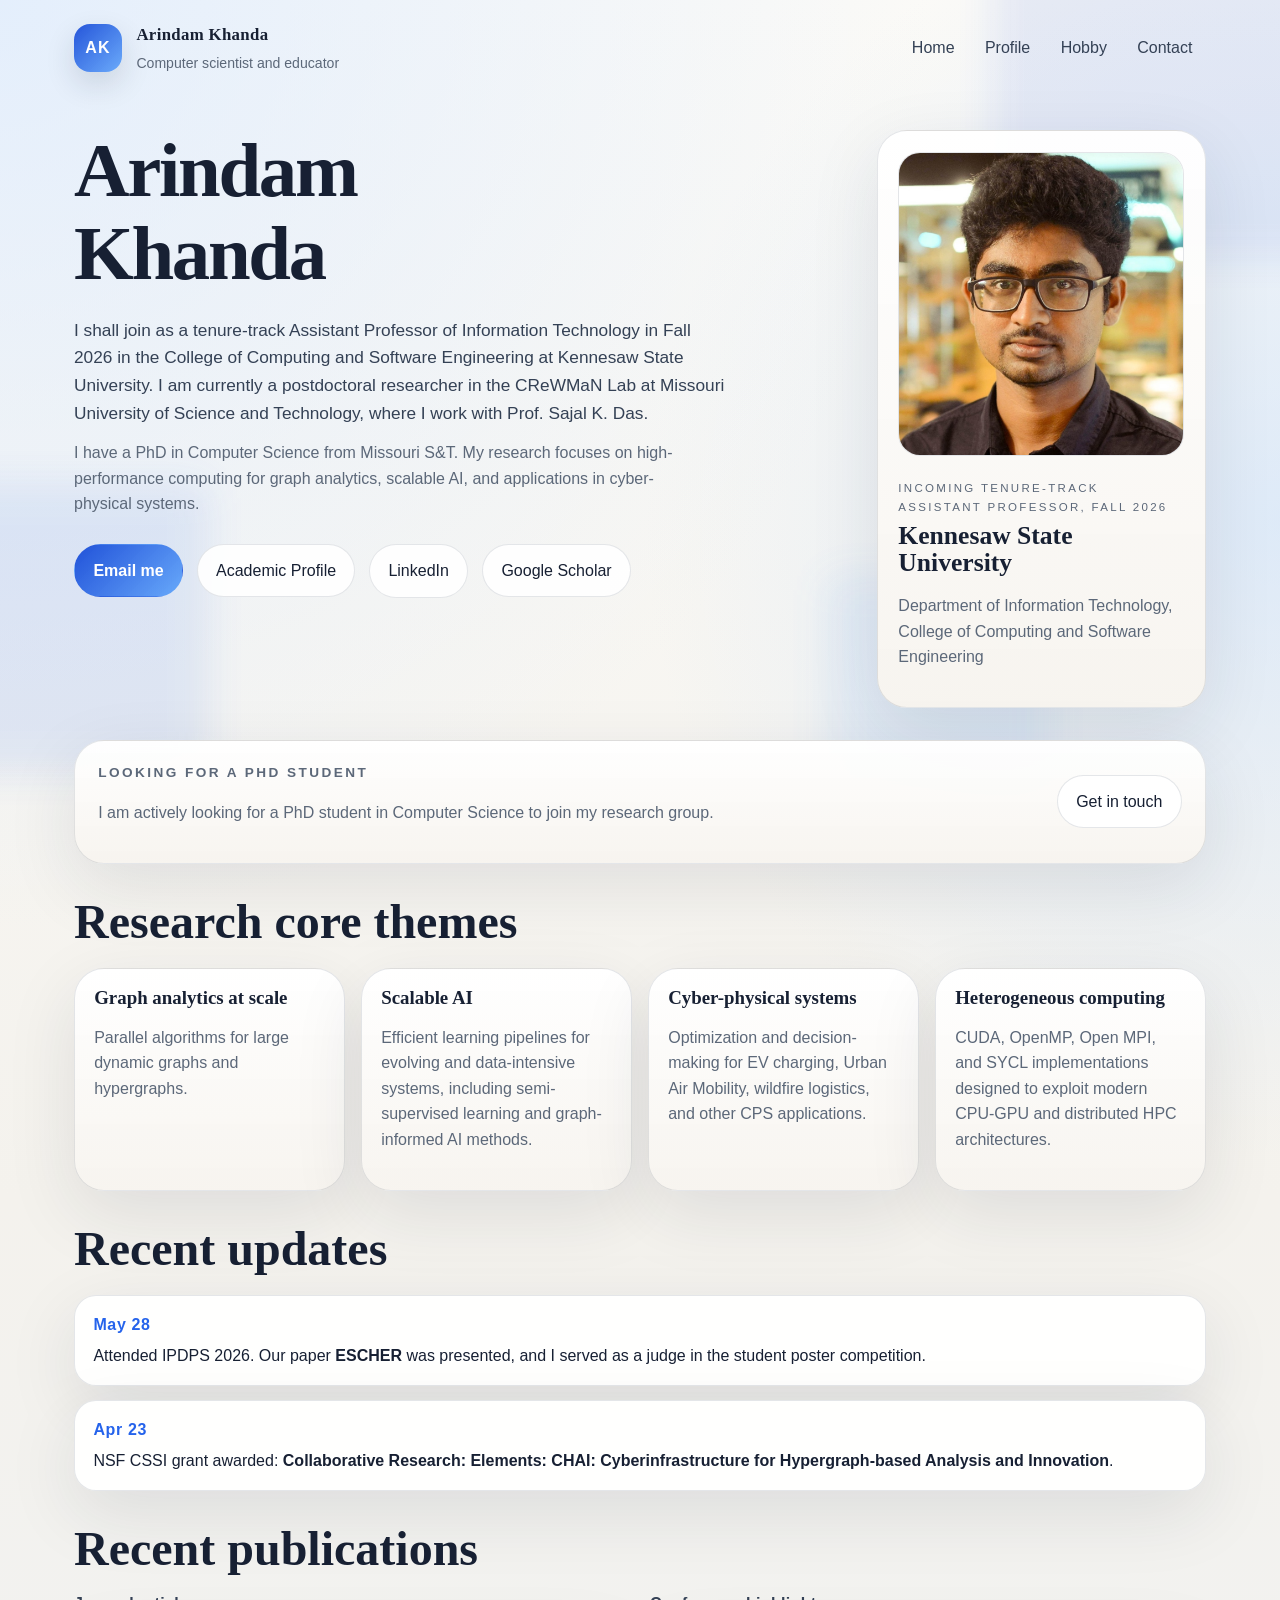
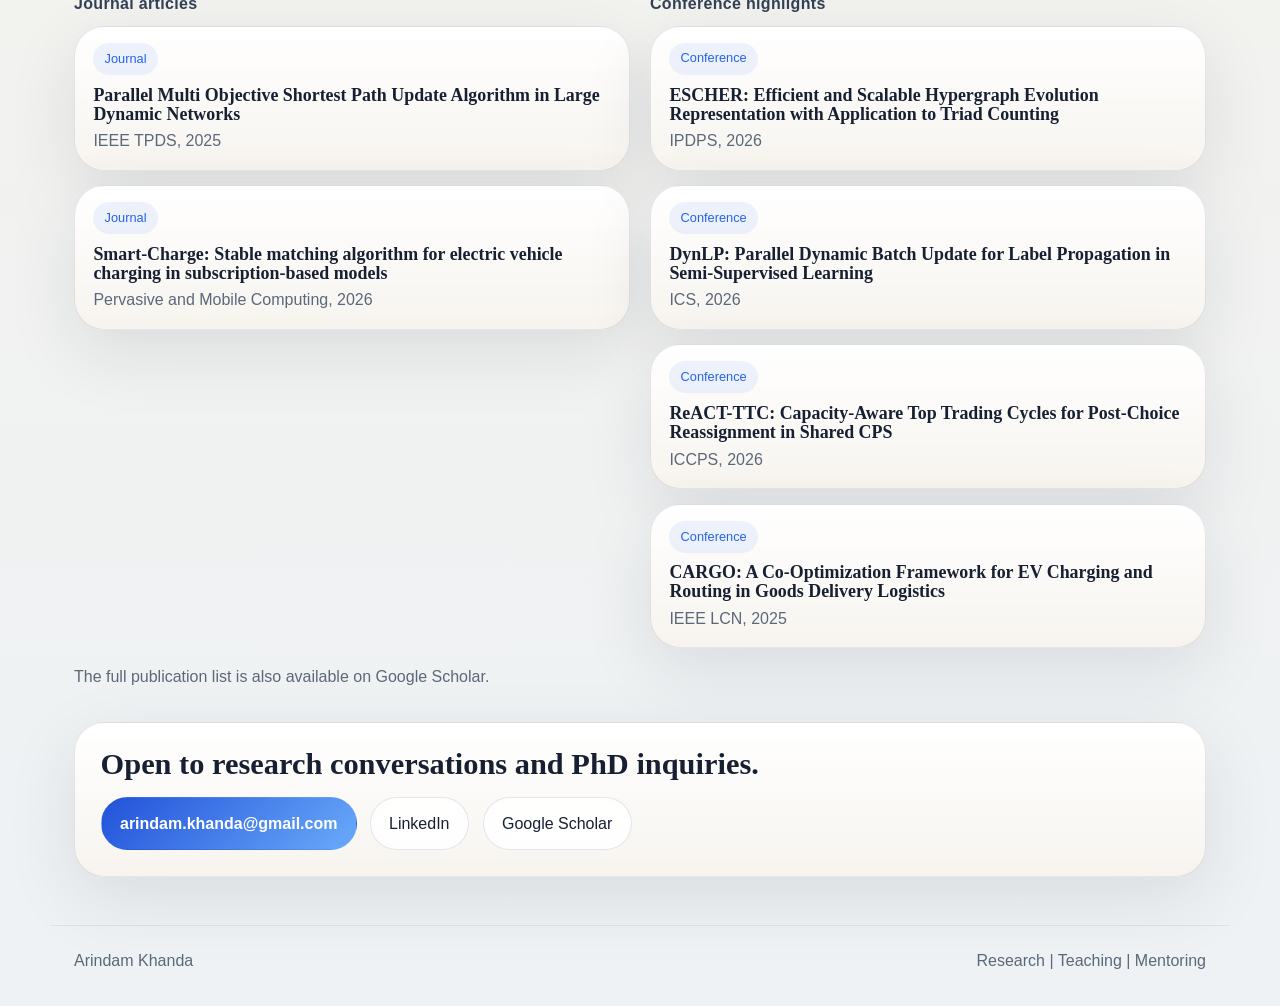
==== commit 7e86b7a1: "Refine hobby gallery" ====
--- a/index.html
+++ b/index.html
@@ -28,7 +28,7 @@
       <nav class="nav">
         <a href="./index.html">Home</a>
         <a href="./profile.html">Profile</a>
-        <a href="./photography.html">Photography</a>
+        <a href="./photography.html">Hobby</a>
         <a href="./index.html#contact">Contact</a>
       </nav>
     </header>
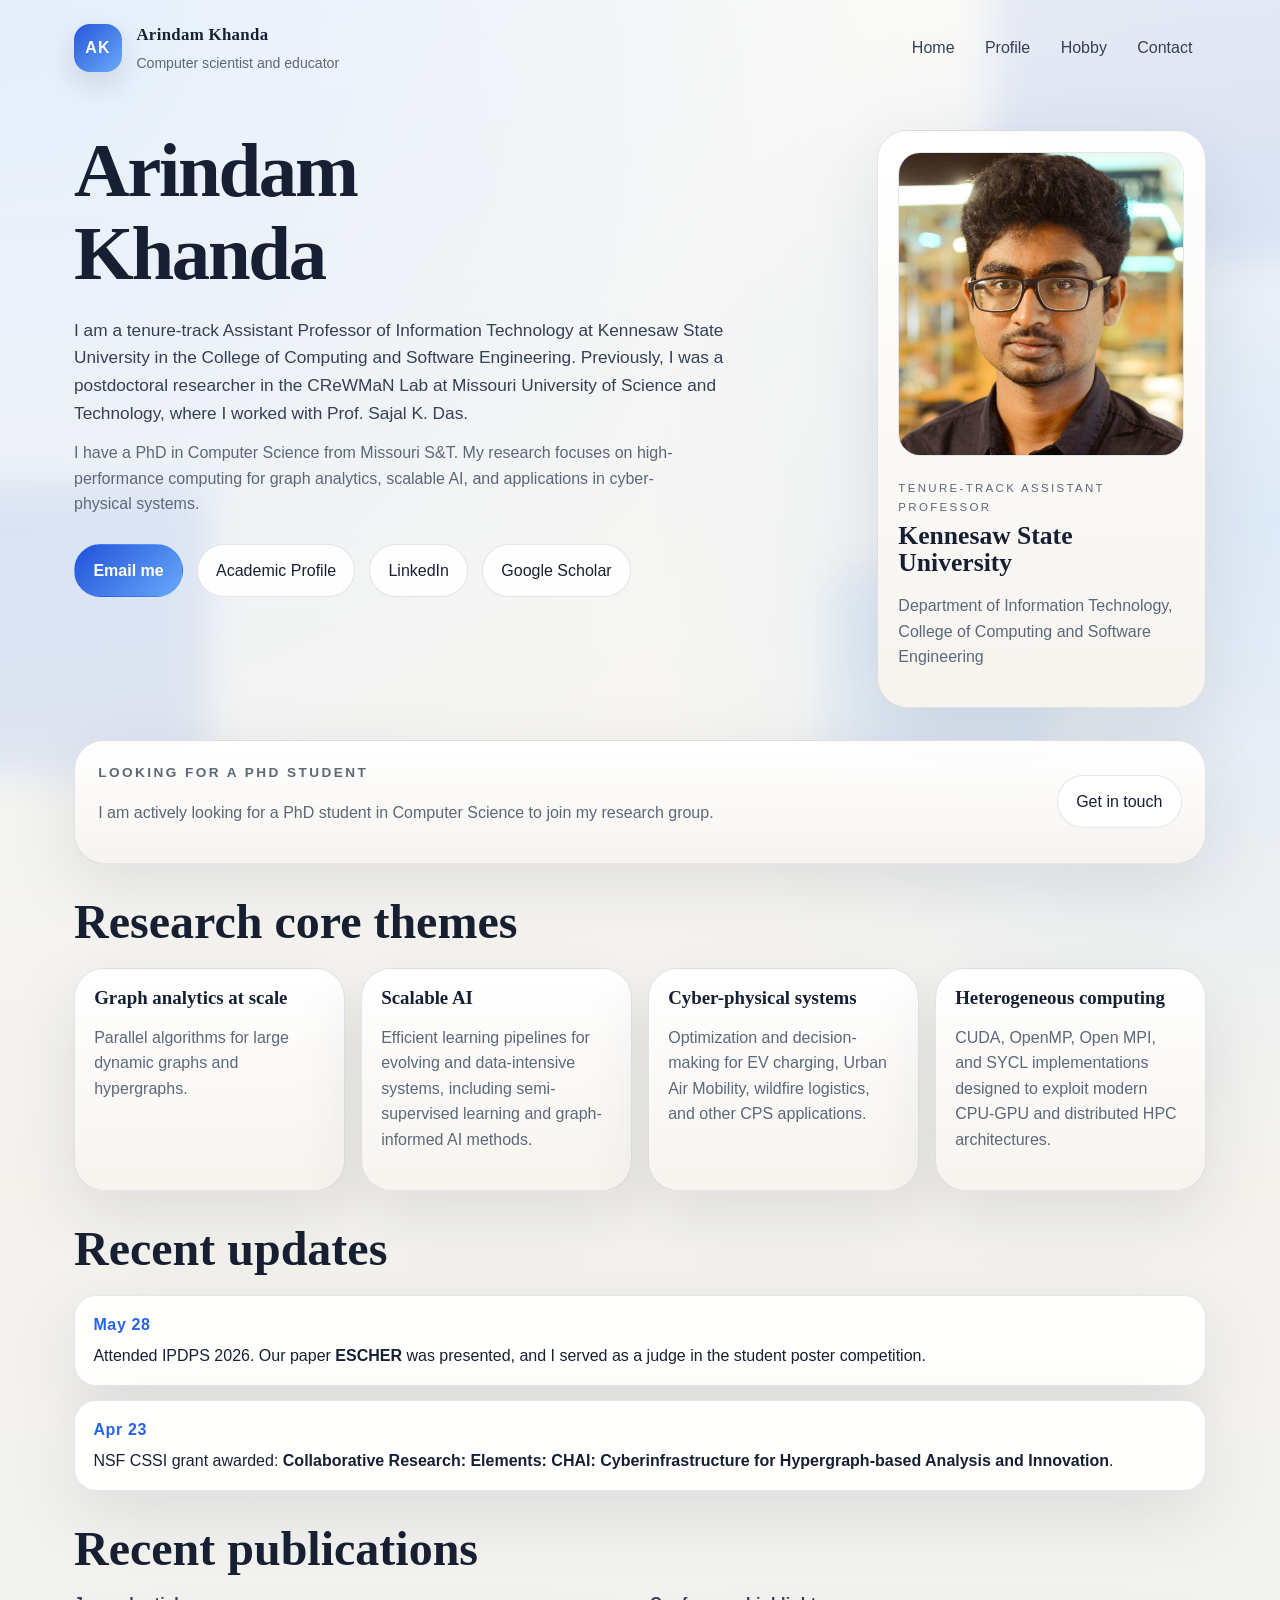
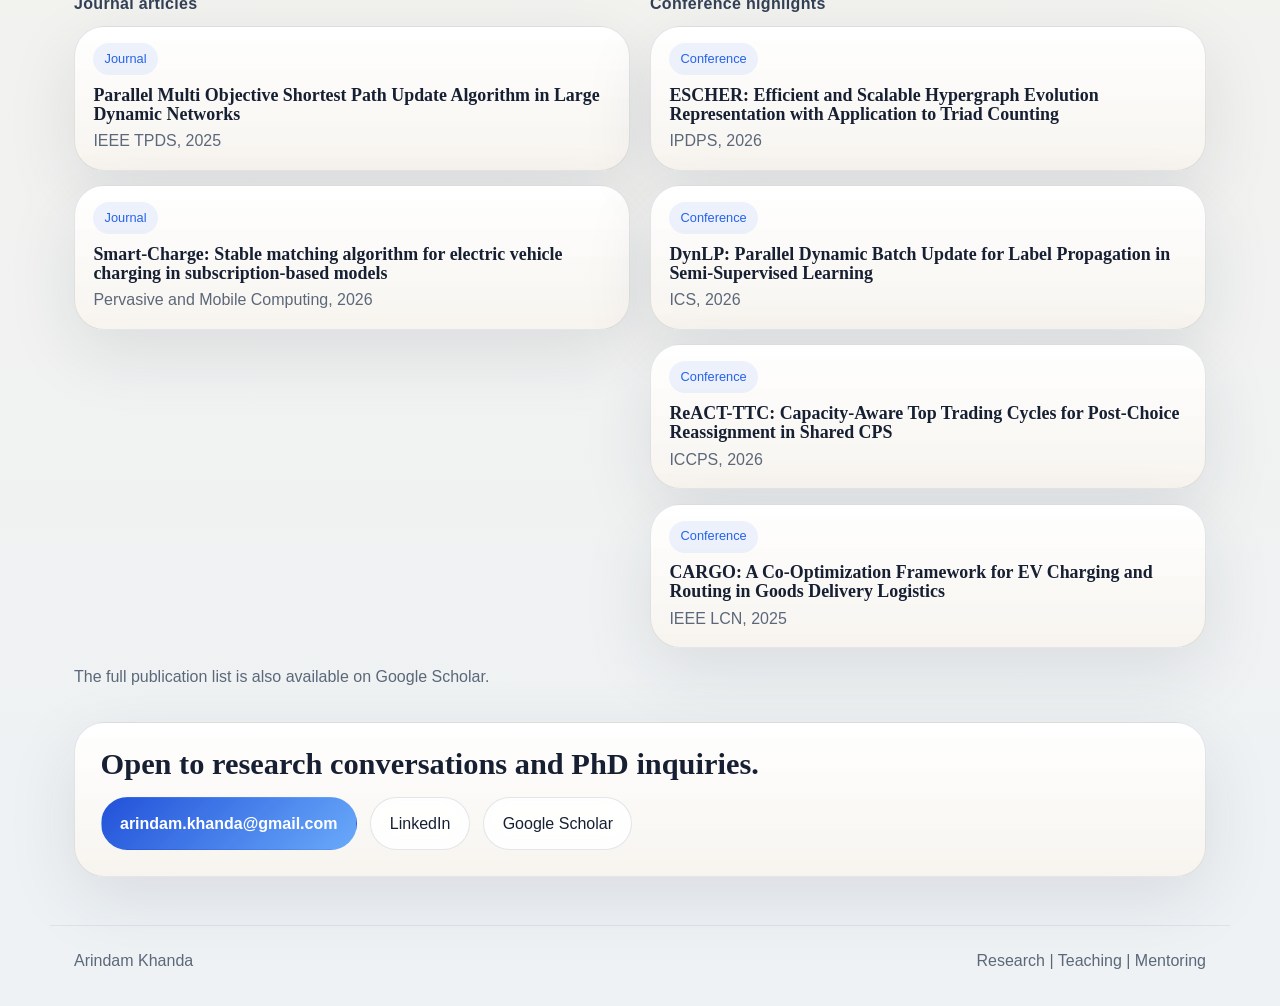
==== commit 24bd03c1: "Update faculty appointment status" ====
--- a/index.html
+++ b/index.html
@@ -38,9 +38,9 @@
         <div class="hero-copy">
           <h1>Arindam Khanda</h1>
           <p class="lede">
-            I shall join as a tenure-track Assistant Professor of Information Technology in Fall 2026 in the College of
-            Computing and Software Engineering at Kennesaw State University. I am currently a postdoctoral researcher in
-            the CReWMaN Lab at Missouri University of Science and Technology, where I work with Prof. Sajal K. Das.
+            I am a tenure-track Assistant Professor of Information Technology at Kennesaw State University in the
+            College of Computing and Software Engineering. Previously, I was a postdoctoral researcher in the CReWMaN
+            Lab at Missouri University of Science and Technology, where I worked with Prof. Sajal K. Das.
           </p>
           <p class="lede secondary-lede">
             I have a PhD in Computer Science from Missouri S&amp;T. My research focuses on high-performance computing for
@@ -58,7 +58,7 @@
         <aside class="hero-panel">
           <div class="profile-card">
             <img class="profile-photo" src="./arindam.jpg" alt="Arindam Khanda portrait" />
-            <p class="profile-role">Incoming Tenure-Track Assistant Professor, Fall 2026</p>
+            <p class="profile-role">Tenure-Track Assistant Professor</p>
             <h2>Kennesaw State University</h2>
             <p class="profile-copy">
               Department of Information Technology, College of Computing and Software Engineering
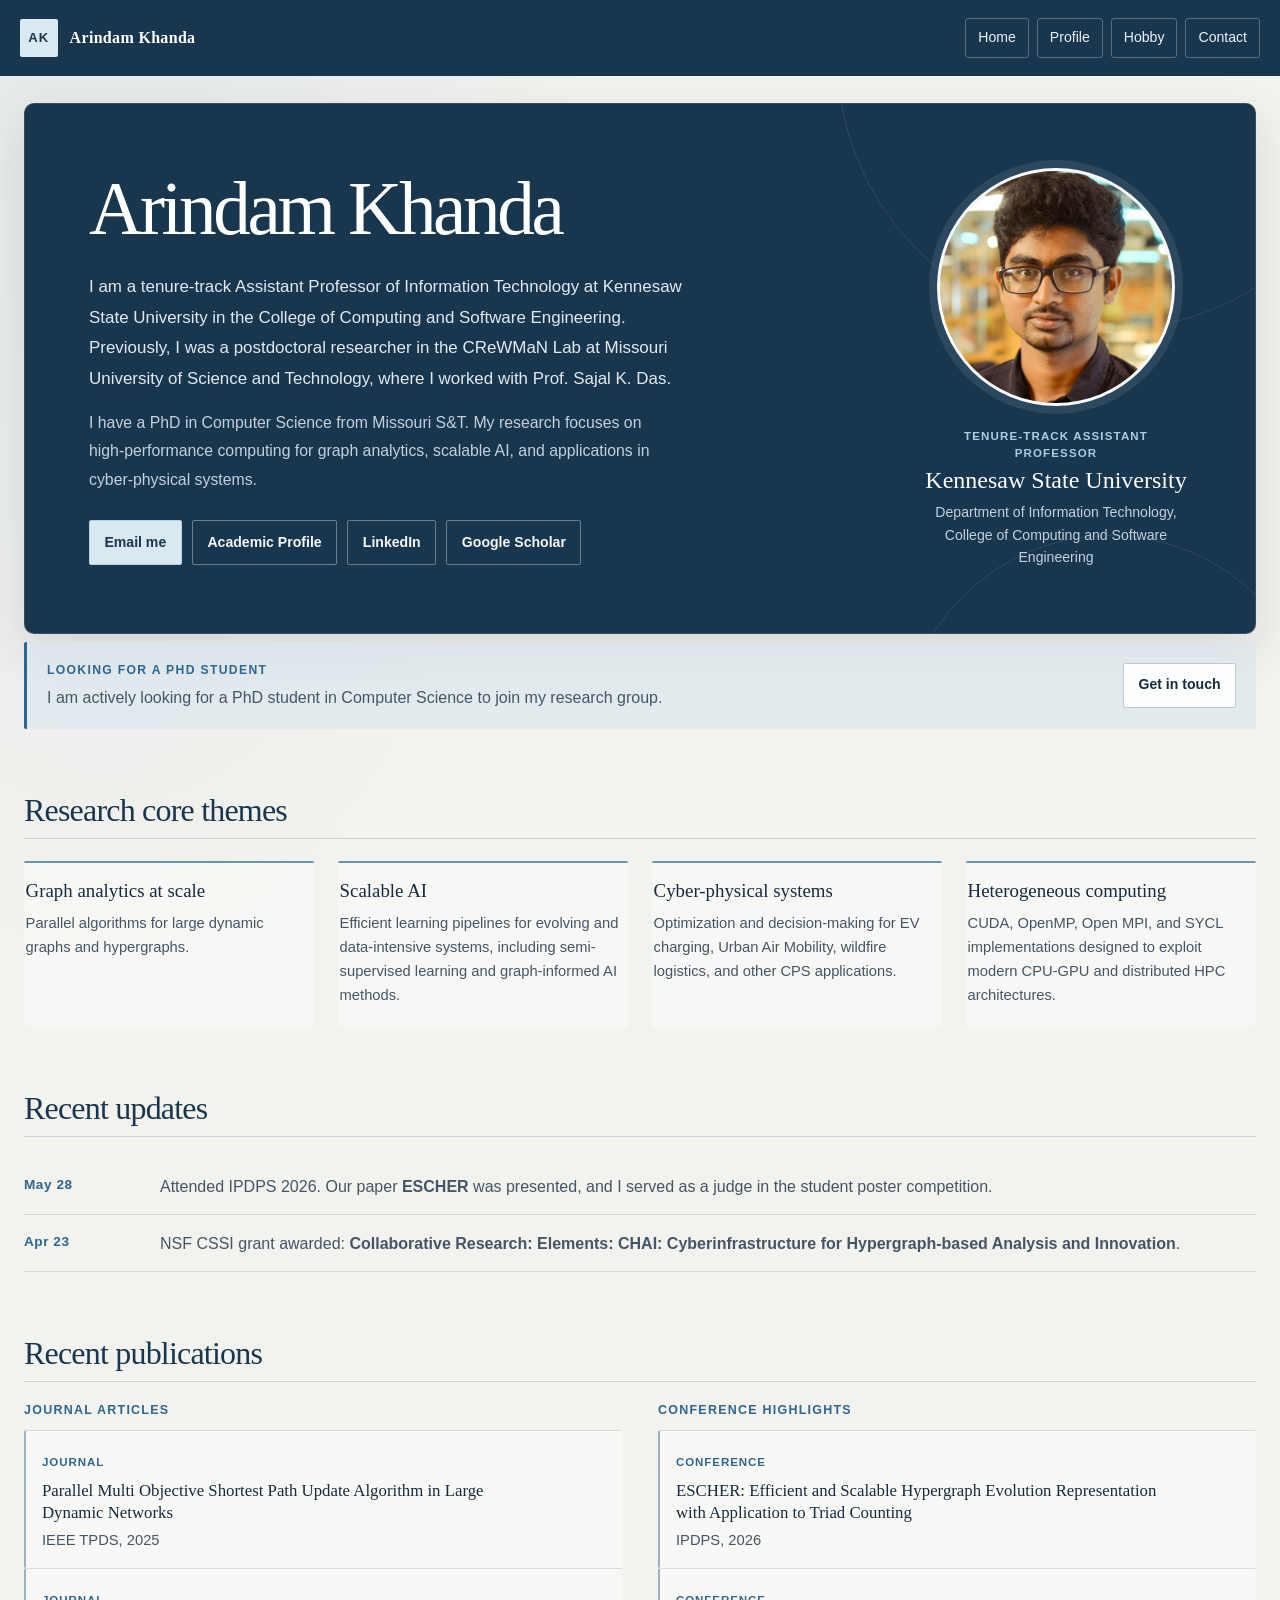
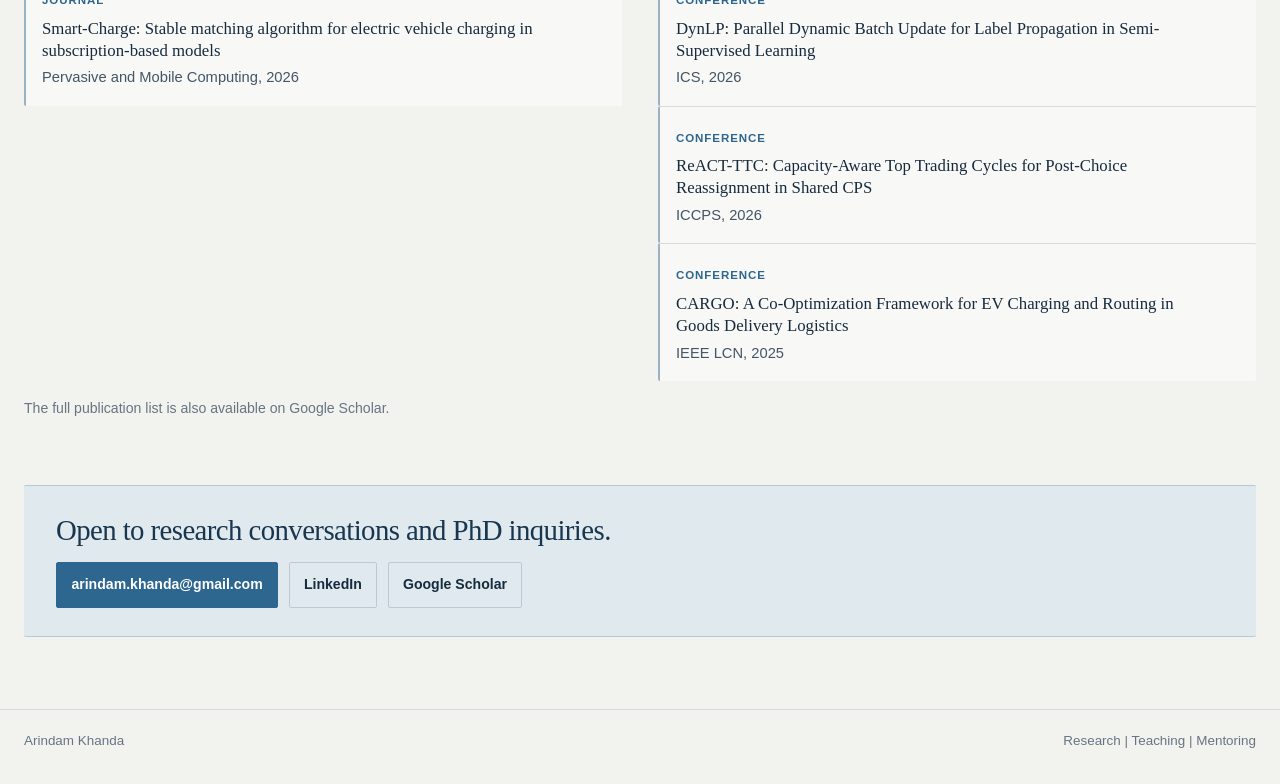
==== commit 4f50559f: "Move site navigation into blue header" ====
--- a/index.html
+++ b/index.html
@@ -21,7 +21,6 @@
         <span class="brand-mark">AK</span>
         <span class="brand-text">
           <strong>Arindam Khanda</strong>
-          <span>Computer scientist and educator</span>
         </span>
       </a>
 
--- a/styles.css
+++ b/styles.css
@@ -631,3 +631,906 @@
     column-count: 1;
   }
 }
+
+:root {
+  color-scheme: light;
+  --bg: #f5f4ef;
+  --text: #18283b;
+  --muted: #657080;
+  --muted-strong: #3f4c5c;
+  --line: #d8d9d6;
+  --accent: #24589a;
+  --accent-2: #24589a;
+  --accent-soft: #e5ebf2;
+  --shadow: none;
+  --radius-xl: 3px;
+  --radius-lg: 3px;
+  --radius-md: 3px;
+  --max-width: 1160px;
+}
+
+body {
+  background: var(--bg);
+  color: var(--text);
+  font-family: "Aptos", "Segoe UI", sans-serif;
+  line-height: 1.7;
+  overflow-x: hidden;
+}
+
+.ambient {
+  display: none;
+}
+
+.site-header,
+main,
+.site-footer {
+  max-width: var(--max-width);
+}
+
+.site-header {
+  max-width: none;
+  width: 100%;
+  min-height: 76px;
+  margin: 0;
+  padding: 0.8rem max(1.25rem, calc((100vw - var(--max-width)) / 2));
+  border: 0;
+  background: #19364f;
+  color: #f7f7f3;
+}
+
+.site-header .brand-text strong {
+  color: #fff;
+}
+
+.site-header .brand-mark {
+  background: #d9e8f1;
+  color: #19364f;
+  box-shadow: none;
+}
+
+.site-header .nav a {
+  padding: 0.45rem 0.75rem;
+  border: 1px solid rgba(226, 238, 246, 0.3);
+  border-radius: 3px;
+  color: #edf3f7;
+  font-size: 0.88rem;
+}
+
+.site-header .nav a:hover {
+  border-color: rgba(226, 238, 246, 0.72);
+  background: rgba(226, 238, 246, 0.12);
+  color: #fff;
+}
+
+.site-header .nav a:focus-visible {
+  outline: 2px solid #d9e8f1;
+  outline-offset: 3px;
+}
+
+@media (max-width: 700px) {
+  .site-header {
+    padding: 0.8rem 1rem;
+  }
+
+  .site-header .nav {
+    margin-top: 0.65rem;
+  }
+}
+
+.site-header {
+  max-width: none;
+  width: 100%;
+  min-height: 76px;
+  margin: 0;
+  padding: 0.8rem max(1.25rem, calc((100vw - var(--max-width)) / 2));
+  border: 0;
+  background: #19364f;
+  color: #f7f7f3;
+}
+
+.site-header .brand-text strong {
+  color: #fff;
+}
+
+.site-header .brand-mark {
+  background: #d9e8f1;
+  color: #19364f;
+  box-shadow: none;
+}
+
+.site-header .nav a {
+  padding: 0.45rem 0.75rem;
+  border: 1px solid rgba(226, 238, 246, 0.3);
+  border-radius: 3px;
+  color: #edf3f7;
+  font-size: 0.88rem;
+}
+
+.site-header .nav a:hover {
+  border-color: rgba(226, 238, 246, 0.72);
+  background: rgba(226, 238, 246, 0.12);
+  color: #fff;
+}
+
+.site-header .nav a:focus-visible {
+  outline: 2px solid #d9e8f1;
+  outline-offset: 3px;
+}
+
+@media (max-width: 700px) {
+  .site-header {
+    padding: 0.8rem 1rem;
+  }
+
+  .site-header .nav {
+    margin-top: 0.65rem;
+  }
+}
+
+.site-header {
+  min-height: 76px;
+  padding: 0.8rem 1.5rem;
+  border-bottom: 1px solid var(--line);
+}
+
+.brand {
+  gap: 0.75rem;
+}
+
+.brand-mark {
+  width: 2.35rem;
+  height: 2.35rem;
+  border-radius: 2px;
+  background: var(--text);
+  box-shadow: none;
+  font-size: 0.82rem;
+}
+
+.brand-text strong,
+h1,
+h2,
+h3 {
+  font-family: Georgia, "Times New Roman", serif;
+}
+
+.brand-text strong {
+  font-size: 1rem;
+}
+
+.brand-text span {
+  font-size: 0.78rem;
+}
+
+.nav {
+  gap: 0.5rem;
+}
+
+.nav a {
+  padding: 0.38rem 0.6rem;
+  border-radius: 2px;
+  color: var(--muted-strong);
+  font-size: 0.9rem;
+}
+
+.nav a:hover {
+  color: var(--accent);
+  background: var(--accent-soft);
+  transform: none;
+}
+
+main {
+  padding: 0 1.5rem 4.5rem;
+}
+
+.hero {
+  grid-template-columns: minmax(0, 1fr) 270px;
+  gap: clamp(2.5rem, 7vw, 6rem);
+  align-items: center;
+  padding: 5rem 0 4rem;
+}
+
+h1 {
+  max-width: 15ch;
+  color: var(--text);
+  font-size: clamp(3.2rem, 6vw, 5rem);
+  font-weight: 400;
+  letter-spacing: -0.045em;
+  line-height: 1.02;
+}
+
+h2,
+h3 {
+  font-weight: 400;
+}
+
+.lede {
+  max-width: 66ch;
+  margin-top: 1.5rem;
+  color: var(--muted-strong);
+  font-size: 1.06rem;
+  line-height: 1.8;
+}
+
+.secondary-lede {
+  margin-top: 0.9rem;
+  font-size: 0.99rem;
+  color: var(--muted);
+}
+
+.hero-actions,
+.contact-actions {
+  gap: 0.65rem;
+  margin-top: 1.6rem;
+}
+
+.button {
+  min-height: 2.7rem;
+  padding: 0.62rem 0.9rem;
+  border: 1px solid #bfc8d1;
+  border-radius: 2px;
+  background: transparent;
+  color: var(--text);
+  font-size: 0.88rem;
+  font-weight: 600;
+  backdrop-filter: none;
+  transition: background 160ms ease, color 160ms ease, border-color 160ms ease;
+}
+
+.button:hover {
+  transform: none;
+  border-color: var(--accent);
+  background: #e8edf3;
+}
+
+.button.primary {
+  border-color: var(--accent);
+  background: var(--accent);
+  color: #fff;
+}
+
+.button.primary:hover {
+  background: #194779;
+}
+
+.profile-card,
+.banner,
+.info-card,
+.publication,
+.contact {
+  border-radius: 2px;
+  box-shadow: none;
+  backdrop-filter: none;
+}
+
+.profile-card {
+  padding: 0;
+  border: 0;
+  background: transparent;
+}
+
+.profile-photo {
+  display: block;
+  width: 100%;
+  aspect-ratio: 0.82;
+  margin: 0 0 1.2rem;
+  border: 1px solid var(--line);
+  border-radius: 2px;
+  object-position: center 30%;
+}
+
+.profile-role {
+  margin-bottom: 0.35rem;
+  color: var(--accent);
+  font-size: 0.72rem;
+  font-weight: 700;
+  letter-spacing: 0.09em;
+  line-height: 1.5;
+  text-transform: uppercase;
+}
+
+.profile-card h2 {
+  margin: 0 0 0.45rem;
+  font-size: 1.45rem;
+}
+
+.profile-copy {
+  margin: 0;
+  font-size: 0.88rem;
+  line-height: 1.6;
+}
+
+.banner {
+  margin-top: 0.5rem;
+  padding: 1.15rem 1.25rem;
+  border: 0;
+  border-left: 3px solid var(--accent);
+  background: #e8edf2;
+}
+
+.banner p {
+  margin: 0;
+  color: var(--muted-strong);
+}
+
+.banner-title {
+  margin-bottom: 0.2rem !important;
+  color: var(--accent) !important;
+  font-size: 0.76rem;
+  letter-spacing: 0.11em;
+}
+
+.content-grid,
+.section-block {
+  margin-top: 4rem;
+}
+
+.section-heading {
+  margin-bottom: 1.35rem;
+  padding-bottom: 0.65rem;
+  border-bottom: 1px solid var(--line);
+}
+
+.section-heading h2 {
+  max-width: none;
+  font-size: 2rem;
+  letter-spacing: -0.025em;
+}
+
+.card-grid {
+  grid-template-columns: repeat(4, minmax(0, 1fr));
+  gap: 0 1.5rem;
+}
+
+.info-card {
+  padding: 1rem 0.1rem 1.2rem;
+  border: 0;
+  border-top: 2px solid #b8c5d3;
+  background: transparent;
+}
+
+.info-card h3,
+.publication h3 {
+  margin-bottom: 0.45rem;
+  color: var(--text);
+  font-size: 1.18rem;
+  line-height: 1.3;
+}
+
+.info-card p,
+.publication p {
+  margin: 0;
+  color: var(--muted-strong);
+  font-size: 0.92rem;
+  line-height: 1.65;
+}
+
+.timeline {
+  gap: 0;
+}
+
+.timeline-item {
+  display: grid;
+  grid-template-columns: 7.5rem minmax(0, 1fr);
+  gap: 1rem;
+  padding: 0.9rem 0;
+  border: 0;
+  border-bottom: 1px solid var(--line);
+  border-radius: 0;
+  background: transparent;
+  box-shadow: none;
+}
+
+.timeline-date {
+  margin: 0;
+  color: var(--accent);
+  font-size: 0.85rem;
+  font-weight: 700;
+}
+
+.timeline-item p:last-child {
+  color: var(--muted-strong);
+}
+
+.publication-columns {
+  gap: 2.25rem;
+}
+
+.subsection-title {
+  margin-bottom: 0.8rem;
+  color: var(--accent);
+  font-family: "Aptos", "Segoe UI", sans-serif;
+  font-size: 0.78rem;
+  letter-spacing: 0.1em;
+  text-transform: uppercase;
+}
+
+.publication-list {
+  gap: 0;
+}
+
+.publication {
+  padding: 1rem 0;
+  border: 0;
+  border-top: 1px solid var(--line);
+  background: transparent;
+}
+
+.pub-type {
+  min-height: 0;
+  padding: 0;
+  border-radius: 0;
+  background: transparent;
+  color: var(--accent);
+  font-size: 0.72rem;
+  font-weight: 700;
+  letter-spacing: 0.08em;
+  text-transform: uppercase;
+}
+
+.publication h3 {
+  margin: 0.35rem 0 0.25rem;
+  font-size: 1.05rem;
+}
+
+.publication-footnote {
+  margin-top: 1rem;
+  color: var(--muted);
+  font-size: 0.88rem;
+}
+
+.feature-list {
+  gap: 0;
+}
+
+.feature-list li {
+  padding: 0.9rem 0;
+  border: 0;
+  border-bottom: 1px solid var(--line);
+  border-radius: 0;
+  background: transparent;
+  color: var(--muted-strong);
+  box-shadow: none;
+}
+
+.feature-list span {
+  font-size: 0.92rem;
+}
+
+.contact {
+  margin-top: 4rem;
+  padding: 1.8rem 2rem;
+  border: 0;
+  border-top: 1px solid #c5ced7;
+  border-bottom: 1px solid #c5ced7;
+  background: #e8edf2;
+}
+
+.contact h2 {
+  color: var(--text);
+  font-size: 1.8rem;
+  letter-spacing: -0.02em;
+  white-space: nowrap;
+}
+
+.contact-actions {
+  margin-top: 1rem;
+}
+
+.contact-actions .button {
+  white-space: nowrap;
+}
+
+.photo-gallery {
+  column-gap: 0.8rem;
+}
+
+.photo-gallery figure {
+  margin-bottom: 0.8rem;
+  border: 0;
+  border-radius: 2px;
+  background: transparent;
+  box-shadow: none;
+}
+
+.photo-gallery img {
+  border: 1px solid var(--line);
+}
+
+.site-footer {
+  padding: 1.2rem 1.5rem 2rem;
+  border-top: 1px solid var(--line);
+  color: var(--muted);
+  font-size: 0.84rem;
+}
+
+.reveal {
+  opacity: 1;
+  transform: none;
+}
+
+.reveal.is-visible {
+  transition: none;
+}
+
+@media (max-width: 900px) {
+  .hero {
+    grid-template-columns: minmax(0, 1fr) 230px;
+    gap: 2.5rem;
+  }
+
+  .card-grid {
+    grid-template-columns: repeat(2, minmax(0, 1fr));
+  }
+
+  .contact h2 {
+    white-space: normal;
+  }
+}
+
+@media (max-width: 700px) {
+  .site-header {
+    flex-direction: row;
+    align-items: center;
+    flex-wrap: wrap;
+    padding: 0.8rem 1rem;
+  }
+
+  .nav {
+    width: 100%;
+    justify-content: flex-start;
+    margin-top: 0.45rem;
+  }
+
+  main {
+    padding: 0 1rem 3rem;
+  }
+
+  .hero {
+    grid-template-columns: 1fr;
+    gap: 2rem;
+    padding: 3.1rem 0 2.5rem;
+  }
+
+  .hero-panel {
+    max-width: 300px;
+  }
+
+  h1 {
+    font-size: clamp(2.8rem, 12vw, 4rem);
+  }
+
+  .section-block,
+  .content-grid {
+    margin-top: 3rem;
+  }
+
+  .publication-columns {
+    grid-template-columns: 1fr;
+    gap: 1.5rem;
+  }
+
+  .timeline-item {
+    grid-template-columns: 1fr;
+    gap: 0.2rem;
+  }
+
+  .contact {
+    margin-top: 3rem;
+    padding: 1.4rem 1rem;
+  }
+
+  .contact h2 {
+    font-size: 1.55rem;
+  }
+
+  .contact-actions {
+    flex-wrap: wrap;
+  }
+
+  .site-footer {
+    flex-direction: row;
+    padding-inline: 1rem;
+  }
+}
+
+@media (prefers-reduced-motion: reduce) {
+  *,
+  *::before,
+  *::after {
+    scroll-behavior: auto !important;
+    animation-duration: 0.01ms !important;
+    transition-duration: 0.01ms !important;
+  }
+}
+
+:root {
+  --bg: #f2f2ee;
+  --text: #172b3e;
+  --muted: #677583;
+  --muted-strong: #455565;
+  --line: #d5dce0;
+  --accent: #2d668f;
+  --accent-2: #2d668f;
+  --accent-soft: #e0eaf0;
+}
+
+body {
+  background:
+    radial-gradient(ellipse at 8% 0%, rgba(207, 220, 226, 0.42), transparent 30rem),
+    var(--bg);
+}
+
+.site-header {
+  border-color: rgba(23, 43, 62, 0.16);
+}
+
+.brand-mark {
+  background: var(--accent);
+}
+
+.nav a {
+  position: relative;
+  transition: color 160ms ease, background 160ms ease;
+}
+
+.nav a:hover {
+  background: rgba(45, 102, 143, 0.09);
+}
+
+.hero {
+  position: relative;
+  isolation: isolate;
+  overflow: hidden;
+  margin-top: 1.7rem;
+  padding: clamp(2.2rem, 5vw, 4.2rem);
+  border: 1px solid rgba(255, 255, 255, 0.12);
+  border-radius: 10px;
+  background: #19364f;
+  color: #f7f7f3;
+  box-shadow: 0 18px 48px rgba(21, 42, 61, 0.12);
+}
+
+.hero::before,
+.hero::after {
+  position: absolute;
+  z-index: -1;
+  content: "";
+  border: 1px solid rgba(218, 233, 242, 0.11);
+  border-radius: 50%;
+  pointer-events: none;
+}
+
+.hero::before {
+  width: 34rem;
+  height: 34rem;
+  top: -20rem;
+  right: -8rem;
+}
+
+.hero::after {
+  width: 26rem;
+  height: 26rem;
+  right: -4rem;
+  bottom: -20rem;
+}
+
+.hero h1 {
+  color: #fff;
+  font-size: 4.7rem;
+}
+
+.hero .lede {
+  color: #e2eaf0;
+}
+
+.hero .secondary-lede {
+  color: #c3d1dc;
+}
+
+.hero .button {
+  border-color: rgba(239, 245, 249, 0.38);
+  color: #f7f7f3;
+}
+
+.hero .button:hover {
+  background: rgba(255, 255, 255, 0.1);
+}
+
+.hero .button.primary {
+  border-color: #b4d0e1;
+  background: #d9e8f1;
+  color: #19364f;
+}
+
+.hero .button.primary:hover {
+  background: #fff;
+}
+
+.hero-panel {
+  justify-items: center;
+}
+
+.profile-card {
+  width: 100%;
+  text-align: center;
+}
+
+.profile-photo {
+  width: min(100%, 238px);
+  aspect-ratio: 1;
+  margin: 0 auto 1.35rem;
+  border: 3px solid rgba(255, 255, 255, 0.78);
+  border-radius: 50%;
+  object-position: center 30%;
+  box-shadow: 0 0 0 8px rgba(210, 230, 241, 0.1);
+}
+
+.hero .profile-role {
+  color: #a9cee2;
+  letter-spacing: 0.1em;
+}
+
+.hero .profile-card h2 {
+  color: #fff;
+  font-size: 1.5rem;
+}
+
+.hero .profile-copy {
+  color: #c3d1dc;
+}
+
+.banner {
+  border-left-color: var(--accent);
+  background: rgba(219, 231, 238, 0.65);
+}
+
+.section-heading h2 {
+  color: #19364f;
+}
+
+.section-heading {
+  border-color: #c7d0d6;
+}
+
+.info-card {
+  border-top-color: #6b94ad;
+  background: rgba(255, 255, 255, 0.42);
+  transition: background 180ms ease, transform 180ms ease;
+}
+
+.info-card:hover {
+  transform: translateY(-2px);
+  background: rgba(255, 255, 255, 0.78);
+}
+
+.timeline-item {
+  border-color: #d1d8dc;
+}
+
+.timeline-date,
+.subsection-title,
+.pub-type {
+  color: var(--accent);
+}
+
+.publication {
+  padding-inline: 1rem;
+  border-left: 2px solid #9ab2c2;
+  background: rgba(255, 255, 255, 0.46);
+  transition: border-color 160ms ease, background 160ms ease;
+}
+
+.publication:hover {
+  border-left-color: var(--accent);
+  background: rgba(255, 255, 255, 0.82);
+}
+
+.feature-list li {
+  background: rgba(255, 255, 255, 0.38);
+}
+
+.contact {
+  border-color: rgba(45, 102, 143, 0.24);
+  background: rgba(216, 229, 237, 0.72);
+}
+
+.contact h2 {
+  color: #19364f;
+}
+
+.photo-gallery figure {
+  overflow: hidden;
+  border-radius: 6px;
+  background: #fff;
+  box-shadow: 0 5px 16px rgba(23, 43, 62, 0.08);
+}
+
+.photo-gallery img {
+  border: 0;
+}
+
+@media (max-width: 900px) {
+  .hero {
+    padding: 2.5rem;
+  }
+}
+
+@media (max-width: 700px) {
+  .hero {
+    margin-top: 1rem;
+    padding: 2rem 1.25rem;
+    border-radius: 8px;
+  }
+
+  .hero h1 {
+    font-size: 3rem;
+  }
+
+  .hero-panel {
+    max-width: none;
+  }
+
+  .profile-photo {
+    width: min(62vw, 220px);
+  }
+}
+
+:root {
+  --max-width: 1480px;
+}
+
+.site-header,
+main,
+.site-footer {
+  max-width: var(--max-width);
+}
+
+.site-header {
+  max-width: none;
+  width: 100%;
+  min-height: 76px;
+  margin: 0;
+  padding: 0.8rem max(1.25rem, calc((100vw - var(--max-width)) / 2));
+  border: 0;
+  background: #19364f;
+  color: #f7f7f3;
+}
+
+.site-header .brand-text strong {
+  color: #fff;
+}
+
+.site-header .brand-mark {
+  background: #d9e8f1;
+  color: #19364f;
+  box-shadow: none;
+}
+
+.site-header .nav a {
+  padding: 0.45rem 0.75rem;
+  border: 1px solid rgba(226, 238, 246, 0.3);
+  border-radius: 3px;
+  color: #edf3f7;
+  font-size: 0.88rem;
+}
+
+.site-header .nav a:hover {
+  border-color: rgba(226, 238, 246, 0.72);
+  background: rgba(226, 238, 246, 0.12);
+  color: #fff;
+}
+
+.site-header .nav a:focus-visible {
+  outline: 2px solid #d9e8f1;
+  outline-offset: 3px;
+}
+
+@media (max-width: 700px) {
+  .site-header {
+    padding: 0.8rem 1rem;
+  }
+
+  .site-header .nav {
+    margin-top: 0.65rem;
+  }
+}
